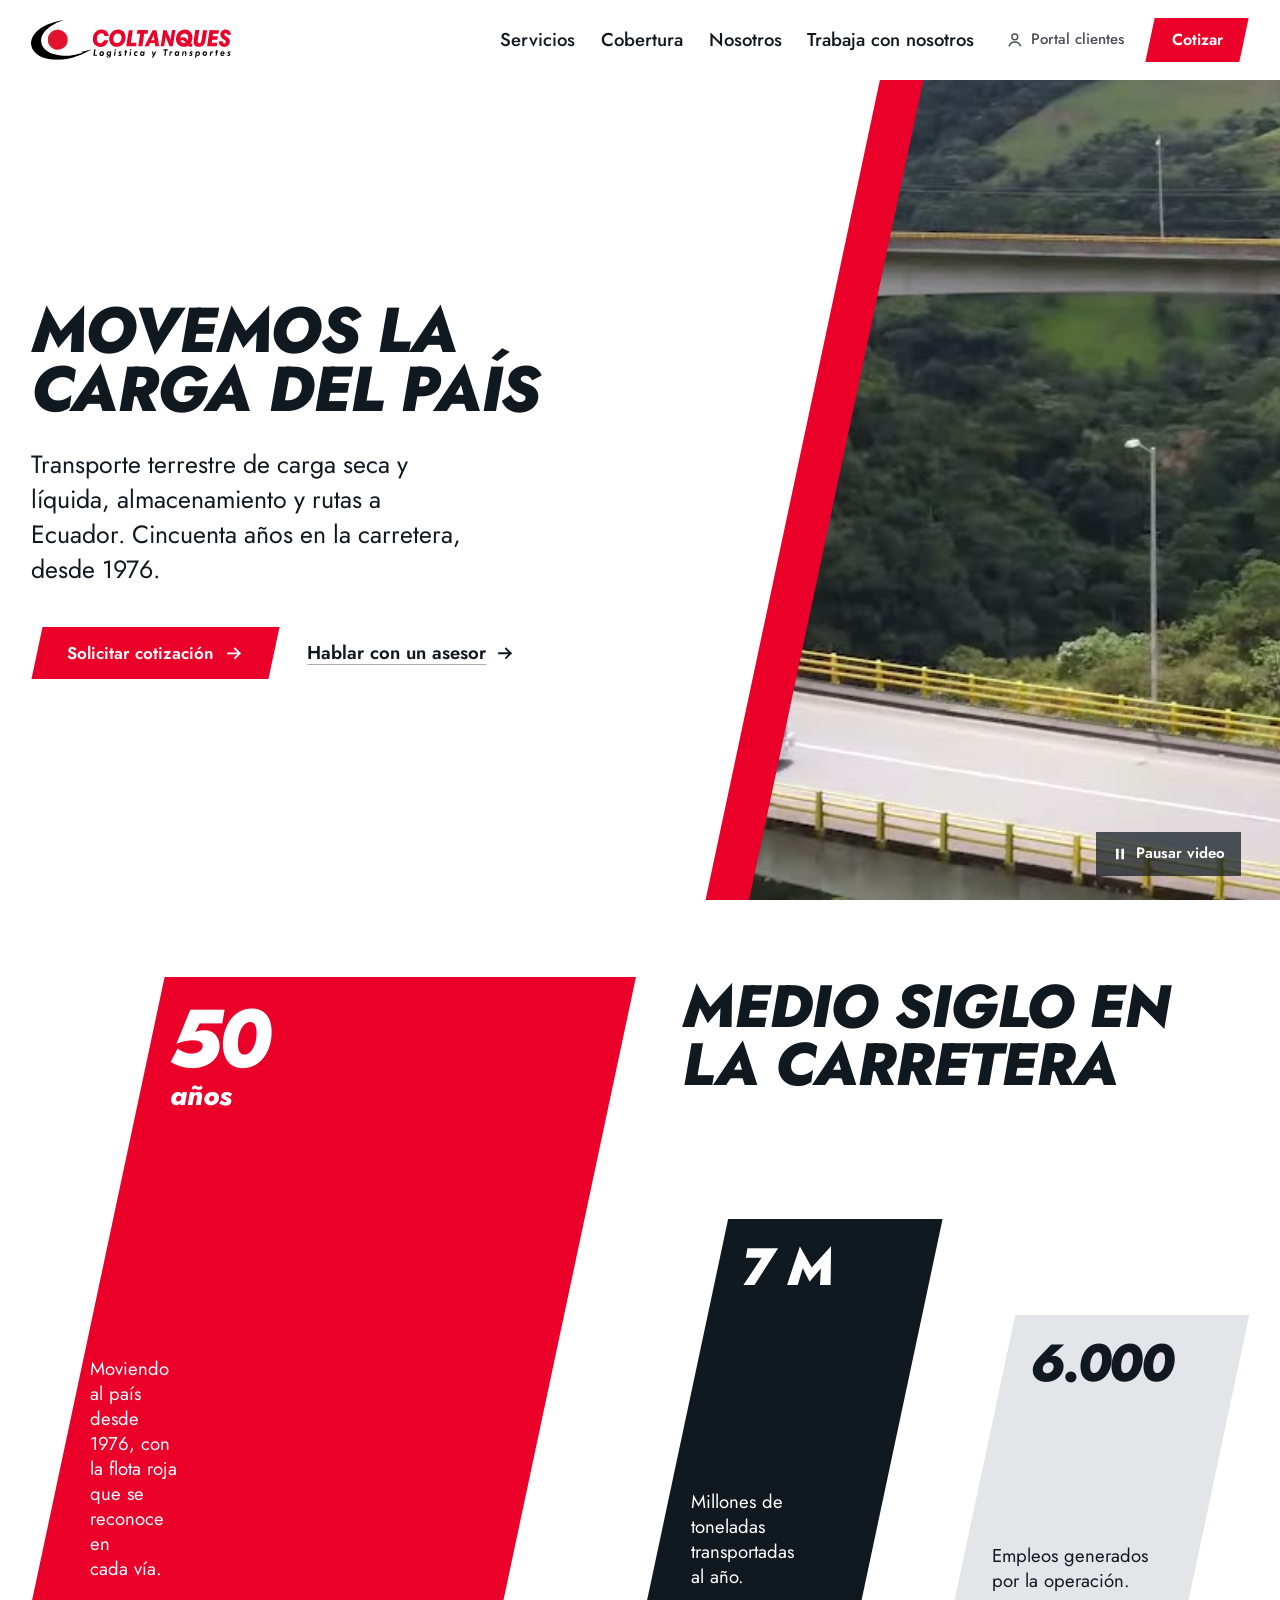
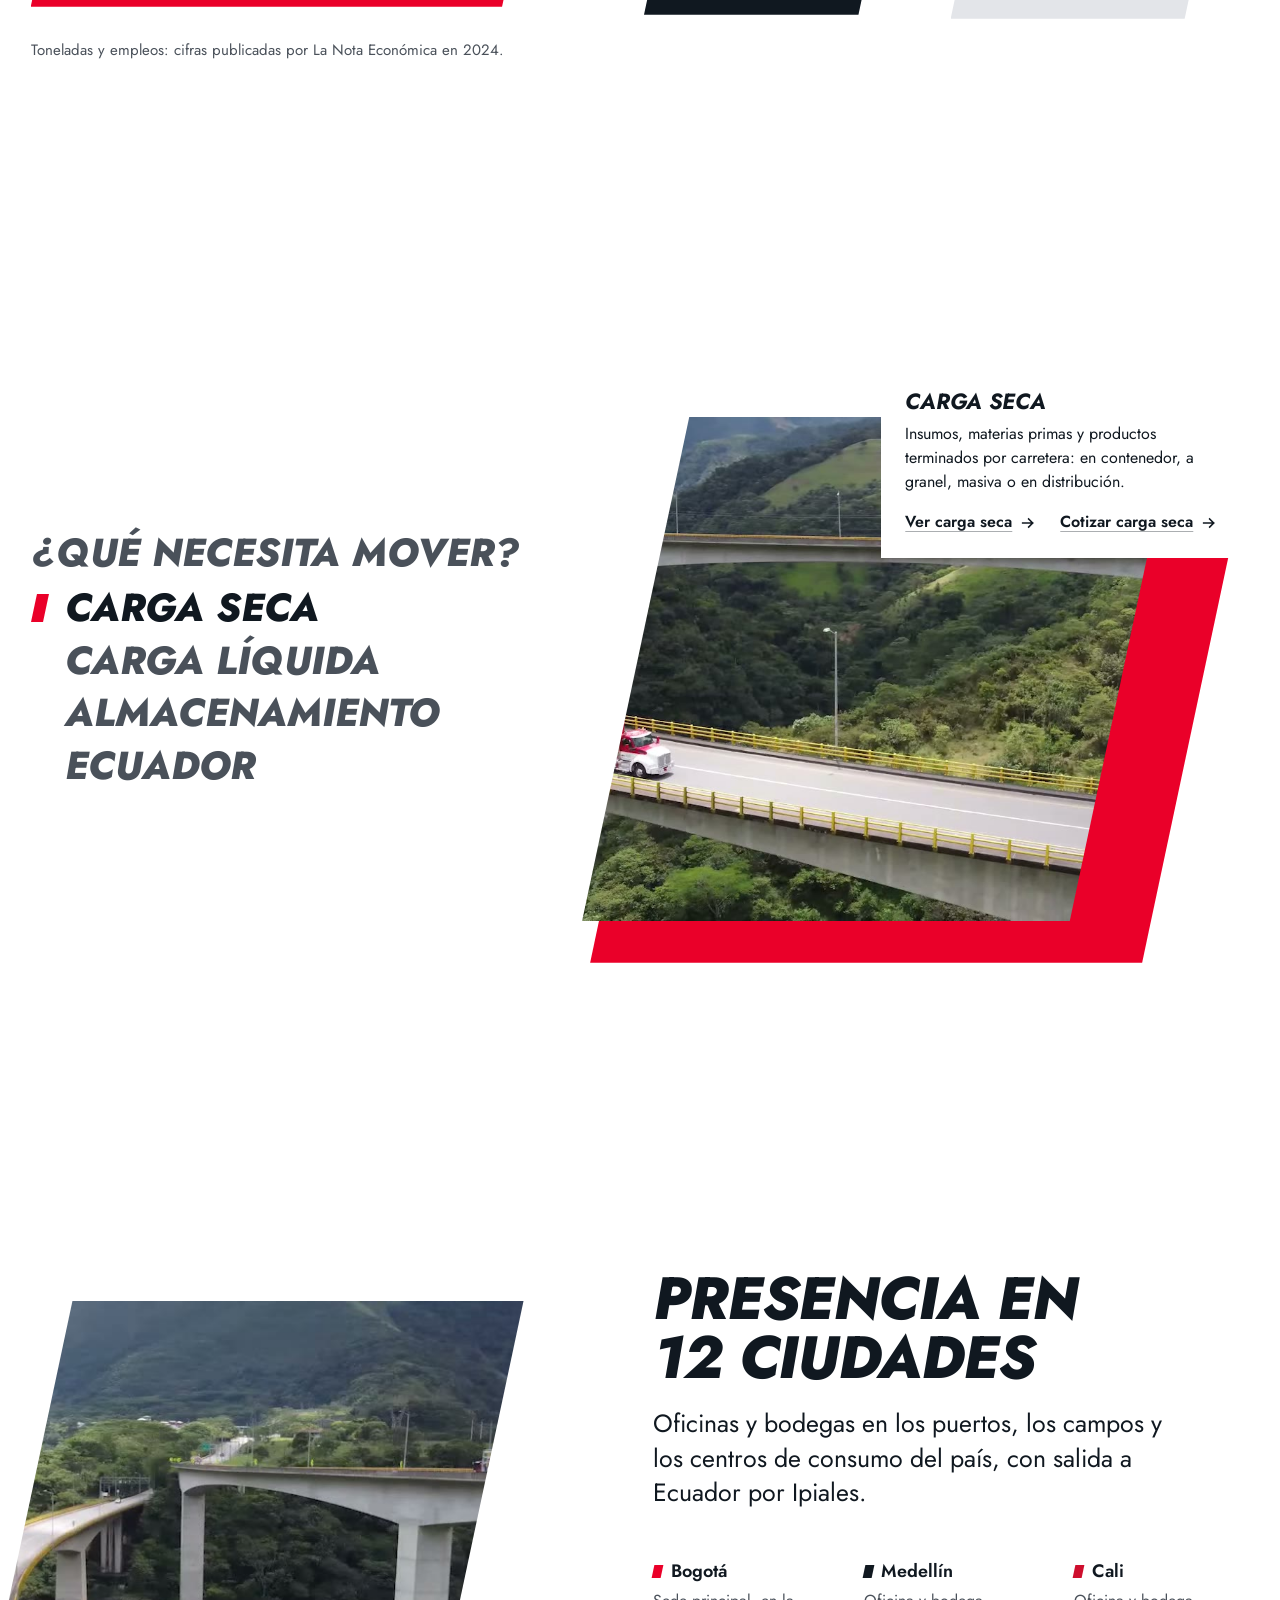
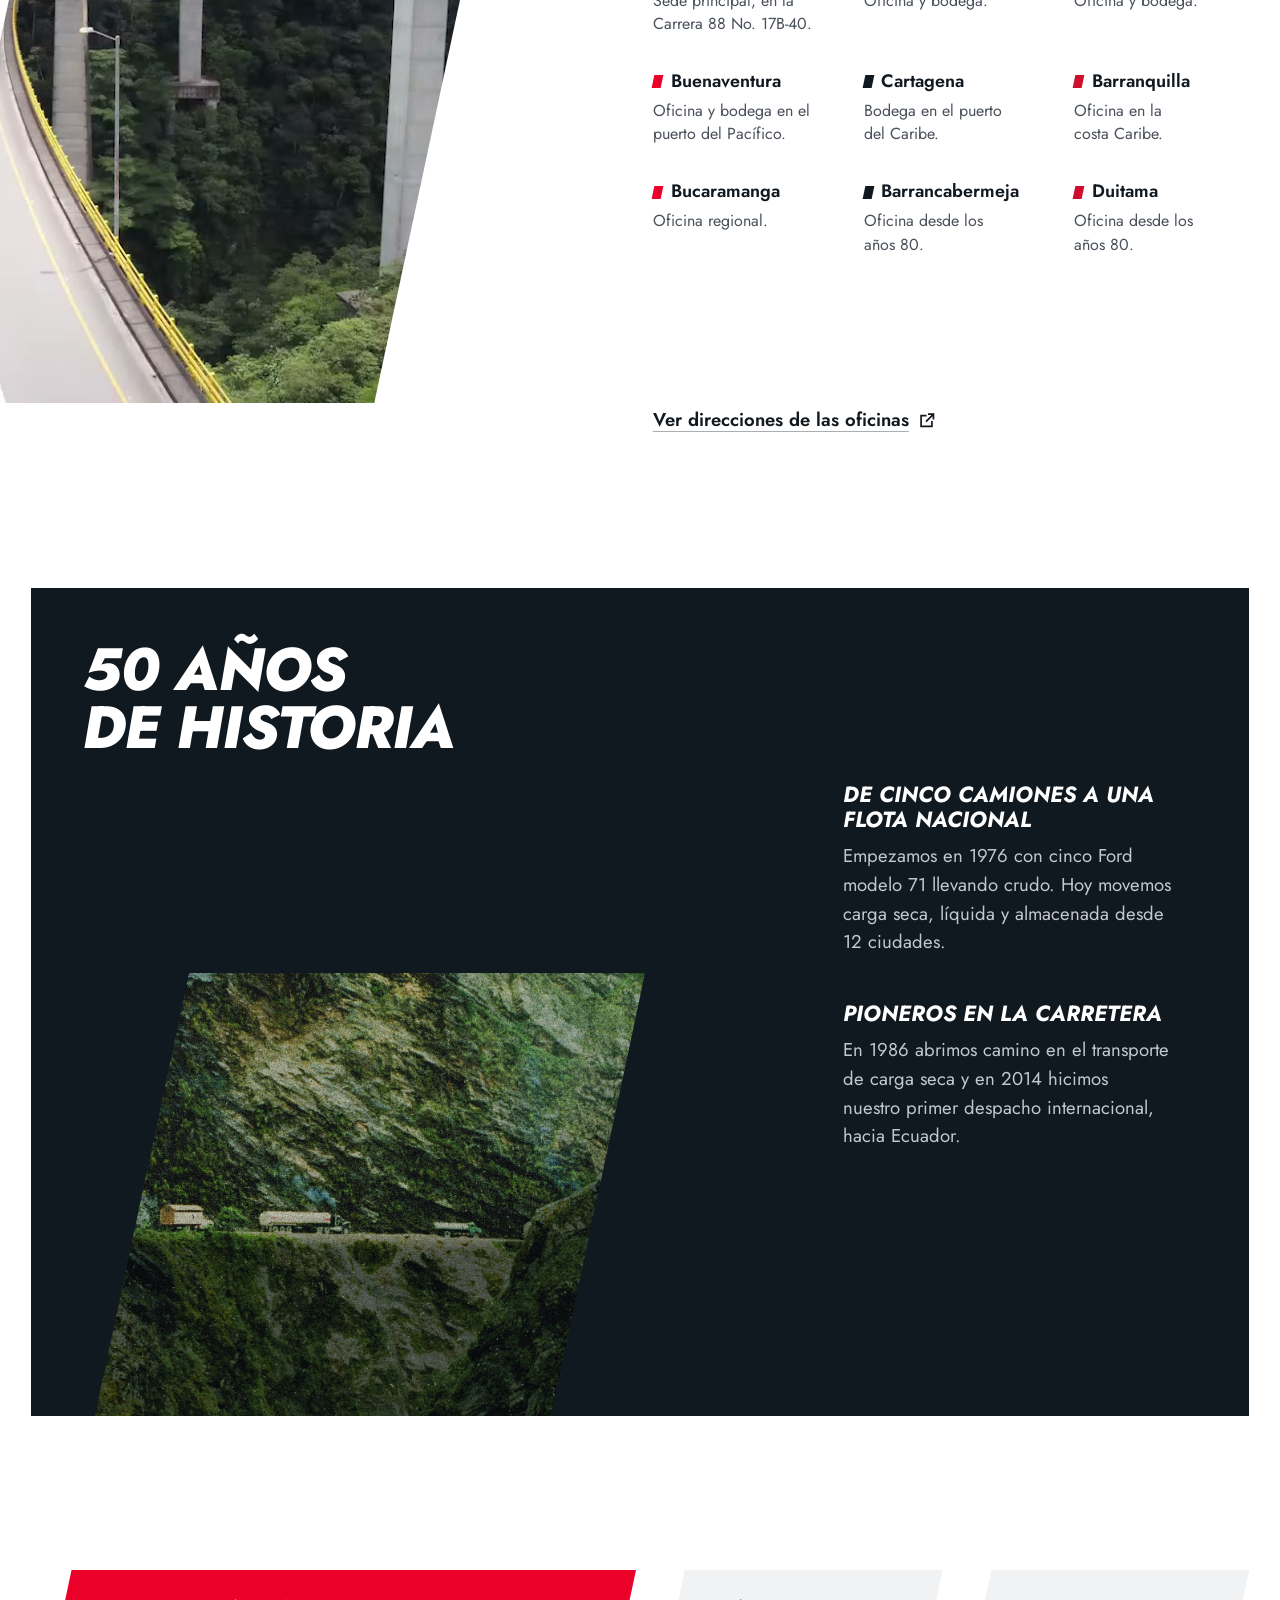
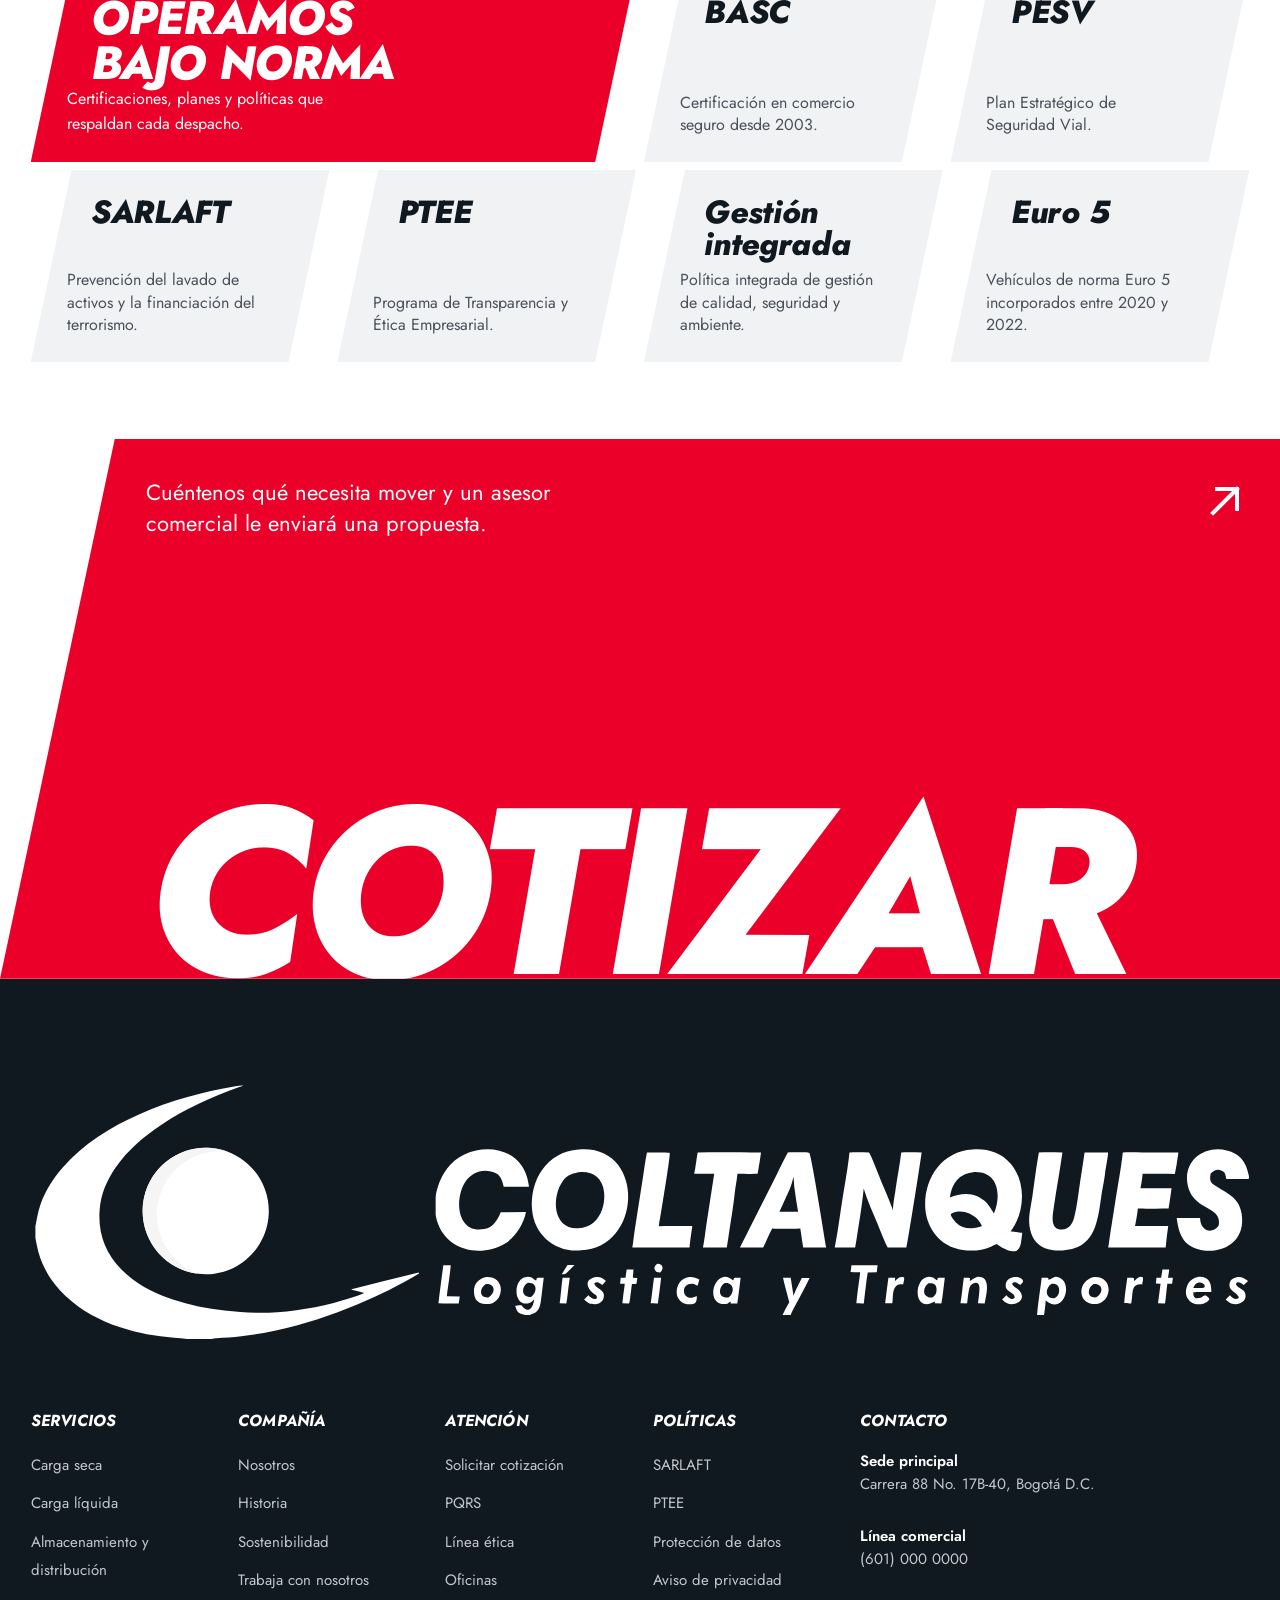
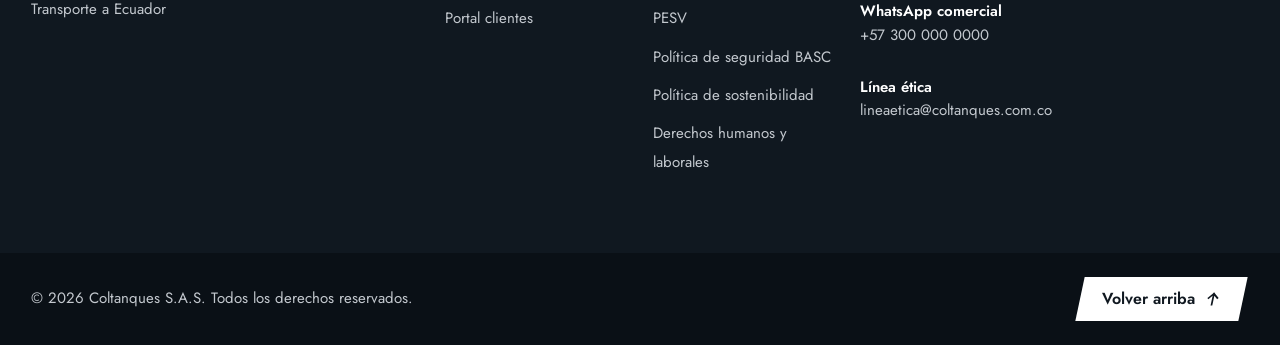
==== prototipo/index.html @ babe72f0 "Agrega diagnóstico y prototipo navegable del sitio Coltanques - docs/01-diagnostico.md: hallazgos de" ====
<!doctype html>
<html lang="es-CO">
<head>
<meta charset="utf-8">
<meta name="viewport" content="width=device-width, initial-scale=1">
<title>Coltanques | Transporte de carga por carretera en Colombia desde 1976</title>
<meta name="description" content="Transporte terrestre de carga seca y líquida, almacenamiento y distribución, y rutas a Ecuador. 50 años moviendo al país. Solicite su cotización.">
<meta name="theme-color" content="#ea0029">
<meta property="og:type" content="website">
<meta property="og:site_name" content="Coltanques">
<meta property="og:title" content="Coltanques | Transporte de carga por carretera en Colombia desde 1976">
<meta property="og:description" content="Transporte terrestre de carga seca y líquida, almacenamiento y distribución, y rutas a Ecuador. 50 años moviendo al país. Solicite su cotización.">
<meta property="og:image" content="assets/img/viaducto-poster.jpg">
<meta property="og:locale" content="es_CO">
<link rel="icon" type="image/svg+xml" href="assets/logo/favicon.svg">
<link rel="preconnect" href="https://fonts.googleapis.com">
<link rel="preconnect" href="https://fonts.gstatic.com" crossorigin>
<link rel="stylesheet" href="https://fonts.googleapis.com/css2?family=Jost:ital,wght@0,400..800;1,400..800&display=swap">
<script>document.documentElement.classList.add("js")</script>
<link rel="stylesheet" href="assets/css/site.css">
<script type="application/ld+json">{"@context":"https://schema.org","@type":"Organization","name":"Coltanques S.A.S.","alternateName":"Colombiana de Tanques","foundingDate":"1976","url":"https://www.coltanques.com.co/","logo":"assets/logo/coltanques-horizontal.svg","address":{"@type":"PostalAddress","streetAddress":"Carrera 88 No. 17B-40","addressLocality":"Bogotá","addressCountry":"CO"}}</script>
</head>
<body>
<a class="skip" href="#contenido">Saltar al contenido</a>
<header class="site-header" data-header>
  <div class="frame header-row">
    <a class="brand" href="index.html" aria-label="Coltanques, ir al inicio"><img src="assets/logo/coltanques-horizontal.svg" width="200" height="40" alt="Coltanques Logística y Transportes"></a>
    <nav class="nav" aria-label="Principal">
      <ul>
        <li><a href="servicios.html">Servicios</a></li>
        <li><a href="index.html#cobertura">Cobertura</a></li>
        <li><a href="nosotros.html">Nosotros</a></li>
        <li><a href="nosotros.html#trabaja">Trabaja con nosotros</a></li>
      </ul>
    </nav>
    <div class="header-actions">
      <a class="nav-portal" href="https://www.coltanques.com.co/"><svg viewBox="0 0 24 24" fill="none" stroke="currentColor" stroke-width="2" aria-hidden="true"><circle cx="12" cy="8" r="4"/><path d="M4 21c1.2-4 4.2-6 8-6s6.8 2 8 6"/></svg>Portal clientes</a>
      <a class="btn btn--sm" href="cotizar.html"><span>Cotizar</span></a>
      <button class="menu-toggle" type="button" aria-expanded="false" aria-controls="menu" data-menu-toggle><span class="bars" aria-hidden="true"></span><span data-label>Menú</span></button>
    </div>
  </div>
</header>
<div class="menu" id="menu" hidden>
  <ul class="menu-main">
    <li style="--i:0"><a href="index.html"><span class="tick" aria-hidden="true"></span>Inicio</a></li>
    <li style="--i:1"><a href="servicios.html"><span class="tick" aria-hidden="true"></span>Servicios</a></li>
    <li style="--i:2"><a href="index.html#cobertura"><span class="tick" aria-hidden="true"></span>Cobertura</a></li>
    <li style="--i:3"><a href="nosotros.html"><span class="tick" aria-hidden="true"></span>Nosotros</a></li>
    <li style="--i:4"><a href="nosotros.html#trabaja"><span class="tick" aria-hidden="true"></span>Trabaja con nosotros</a></li>
  </ul>
  <ul class="menu-sub">
    <li><a href="carga-seca.html">Carga seca</a></li>
    <li><a href="carga-liquida.html">Carga líquida</a></li>
    <li><a href="almacenamiento.html">Almacenamiento y distribución</a></li>
    <li><a href="transporte-ecuador.html">Transporte a Ecuador</a></li>
    <li><a href="https://www.coltanques.com.co/">Portal clientes</a></li>
  </ul>
  <a class="btn" href="cotizar.html"><span>Solicitar cotización</span><svg viewBox="0 0 24 24" fill="none" stroke="currentColor" stroke-width="2.4" stroke-linecap="square" aria-hidden="true"><path d="M4 12h15M13 6l6 6-6 6"/></svg></a>
</div>
<main id="contenido">

<section class="hero" aria-labelledby="hero-title">
  <div class="hero__shape slant-left">
    <div class="hero__media slant-left">
      <video data-hero-video autoplay muted loop playsinline preload="metadata" poster="assets/img/viaducto-poster.jpg" aria-label="Convoy de tractocamiones rojos de Coltanques cruzando un viaducto entre montañas">
        <source src="assets/video/viaducto.mp4" type="video/mp4">
      </video>
    </div>
  </div>
  <button class="video-toggle" type="button" data-video-toggle><svg viewBox="0 0 24 24" fill="currentColor" aria-hidden="true" data-icon-pause><path d="M6 4h4v16H6zM14 4h4v16h-4z"/></svg><svg viewBox="0 0 24 24" fill="currentColor" aria-hidden="true" data-icon-play style="display:none"><path d="M7 4.5v15l12-7.5z"/></svg><span data-label>Pausar video</span></button>
  <div class="frame hero__content">
    <div class="hero__text">
      <h1 class="display" id="hero-title" data-rise style="--i:0">Movemos la carga del país</h1>
      <p class="hero__lead" data-rise style="--i:1">Transporte terrestre de carga seca y líquida, almacenamiento y rutas a Ecuador. Cincuenta años en la carretera, desde 1976.</p>
      <div class="actions" data-rise style="--i:2">
        <a class="btn" href="cotizar.html"><span>Solicitar cotización</span><svg viewBox="0 0 24 24" fill="none" stroke="currentColor" stroke-width="2.4" stroke-linecap="square" aria-hidden="true"><path d="M4 12h15M13 6l6 6-6 6"/></svg></a>
        <a class="link-arrow" href="cotizar.html#canales">Hablar con un asesor<svg viewBox="0 0 24 24" fill="none" stroke="currentColor" stroke-width="2.4" stroke-linecap="square" aria-hidden="true"><path d="M4 12h15M13 6l6 6-6 6"/></svg></a>
      </div>
    </div>
  </div>
</section>

<section class="section frame figures" aria-labelledby="fig-title">
  <div class="figures__board">
    <h2 class="head figures__title" id="fig-title" data-reveal>Medio siglo en la carretera</h2>
    <div class="tile tile--a slant slant-pad" data-reveal>
      <p class="tile__fig nums">50<small>años</small></p>
      <p class="tile__cap">Moviendo al país desde 1976, con la flota roja que se reconoce en cada vía.</p>
    </div>
    <div class="tile tile--b slant slant-pad" data-reveal style="--i:1">
      <p class="tile__fig nums">7 M</p>
      <p class="tile__cap">Millones de toneladas transportadas al año.</p>
    </div>
    <div class="tile tile--c slant slant-pad" data-reveal style="--i:2">
      <p class="tile__fig nums">6.000</p>
      <p class="tile__cap">Empleos generados por la operación.</p>
    </div>
  </div>
  <p class="figures__source">Toneladas y empleos: cifras publicadas por La Nota Económica en 2024.</p>
</section>

<section class="section frame" aria-labelledby="choose-title">
  <div class="chooser" data-chooser data-tone="red">
    <div class="chooser__stage">
      <div class="chooser__block slant" aria-hidden="true"></div>
      <div class="chooser__photo slant">
        <img data-photo="carga-seca" class="is-on" src="assets/img/viaducto-poster.jpg" alt="Tractocamión de Coltanques con carga seca cruzando un viaducto entre montañas" style="object-position:40% 55%" width="1280" height="720" loading="lazy">
        <img data-photo="carga-liquida" class="" src="assets/img/flota-tripulacion.jpg" alt="Dos conductores de Coltanques junto a sus carrotanques, en duotono rojo" style="object-position:50% 60%" width="1280" height="720" loading="lazy">
        <img data-photo="almacenamiento" class="" src="assets/img/bodega.webp" alt="Operario en un montacargas entre estanterías de una bodega de Coltanques" style="object-position:50% 50%" width="1280" height="720" loading="lazy">
        <img data-photo="transporte-ecuador" class="" src="assets/img/viaducto-curva.jpg" alt="Tractocamiones de Coltanques en un viaducto curvo rodeado de montañas" style="object-position:60% 50%" width="1280" height="720" loading="lazy">
      </div>
      <div class="chooser__fact" data-fact-box aria-live="polite">
        <h3 data-fact="title">Carga seca</h3>
        <p data-fact="text">Insumos, materias primas y productos terminados por carretera: en contenedor, a granel, masiva o en distribución.</p>
        <div class="actions">
          <a class="link-arrow" data-fact="more" href="carga-seca.html"><span>Ver carga seca</span><svg viewBox="0 0 24 24" fill="none" stroke="currentColor" stroke-width="2.4" stroke-linecap="square" aria-hidden="true"><path d="M4 12h15M13 6l6 6-6 6"/></svg></a>
          <a class="link-arrow" data-fact="quote" href="cotizar.html?servicio=carga-seca"><span>Cotizar carga seca</span><svg viewBox="0 0 24 24" fill="none" stroke="currentColor" stroke-width="2.4" stroke-linecap="square" aria-hidden="true"><path d="M4 12h15M13 6l6 6-6 6"/></svg></a>
        </div>
      </div>
    </div>
    <div class="chooser__list">
      <h2 id="choose-title">¿Qué necesita mover?</h2>
      <ul>
        <li><button class="chooser__opt" type="button" data-choose="carga-seca" aria-pressed="true"><span class="tick" aria-hidden="true"></span>Carga seca</button></li>
        <li><button class="chooser__opt" type="button" data-choose="carga-liquida" aria-pressed="false"><span class="tick" aria-hidden="true"></span>Carga líquida</button></li>
        <li><button class="chooser__opt" type="button" data-choose="almacenamiento" aria-pressed="false"><span class="tick" aria-hidden="true"></span>Almacenamiento</button></li>
        <li><button class="chooser__opt" type="button" data-choose="transporte-ecuador" aria-pressed="false"><span class="tick" aria-hidden="true"></span>Ecuador</button></li>
      </ul>
    </div>
  </div>
  <script type="application/json" id="chooser-data">{"carga-seca":{"title":"Carga seca","short":"carga seca","text":"Insumos, materias primas y productos terminados por carretera: en contenedor, a granel, masiva o en distribución.","href":"carga-seca.html","tone":"red"},"carga-liquida":{"title":"Carga líquida","short":"carga líquida","text":"Crudo, combustibles y líquidos industriales en carrotanque, desde el campo o la planta hasta su destino.","href":"carga-liquida.html","tone":"ink"},"almacenamiento":{"title":"Almacenamiento y distribución","short":"almacenamiento","text":"Recibimos, descargamos, clasificamos y almacenamos su mercancía en nuestras bodegas, y la despachamos cuando la necesite.","href":"almacenamiento.html","tone":"deep"},"transporte-ecuador":{"title":"Transporte a Ecuador","short":"transporte a Ecuador","text":"Carga por carretera entre Colombia y Ecuador, con oficina en Ipiales junto al paso de Rumichaca.","href":"transporte-ecuador.html","tone":"tone"}}</script>
</section>

<section class="section" id="cobertura" aria-labelledby="cov-title">
  <div class="frame coverage">
    <div class="coverage__photo slant" data-wipe>
      <img src="assets/img/viaducto-curva.jpg" width="1280" height="720" alt="Tractocamiones de Coltanques en un viaducto curvo entre montañas" loading="lazy">
    </div>
    <div class="coverage__body">
      <h2 class="head" id="cov-title" data-reveal>Presencia en 12 ciudades</h2>
      <p class="lead" data-reveal style="--i:1">Oficinas y bodegas en los puertos, los campos y los centros de consumo del país, con salida a Ecuador por Ipiales.</p>
      <ul class="points">
        <li class="point" data-reveal style="--i:0"><h3><span class="tick" aria-hidden="true"></span>Bogotá</h3><p>Sede principal, en la Carrera 88 No. 17B-40.</p></li>
        <li class="point" data-reveal style="--i:1"><h3><span class="tick" aria-hidden="true"></span>Medellín</h3><p>Oficina y bodega.</p></li>
        <li class="point" data-reveal style="--i:2"><h3><span class="tick" aria-hidden="true"></span>Cali</h3><p>Oficina y bodega.</p></li>
        <li class="point" data-reveal style="--i:0"><h3><span class="tick" aria-hidden="true"></span>Buenaventura</h3><p>Oficina y bodega en el puerto del Pacífico.</p></li>
        <li class="point" data-reveal style="--i:1"><h3><span class="tick" aria-hidden="true"></span>Cartagena</h3><p>Bodega en el puerto del Caribe.</p></li>
        <li class="point" data-reveal style="--i:2"><h3><span class="tick" aria-hidden="true"></span>Barranquilla</h3><p>Oficina en la costa Caribe.</p></li>
        <li class="point" data-reveal style="--i:0"><h3><span class="tick" aria-hidden="true"></span>Bucaramanga</h3><p>Oficina regional.</p></li>
        <li class="point" data-reveal style="--i:1"><h3><span class="tick" aria-hidden="true"></span>Barrancabermeja</h3><p>Oficina desde los años 80.</p></li>
        <li class="point" data-reveal style="--i:2"><h3><span class="tick" aria-hidden="true"></span>Duitama</h3><p>Oficina desde los años 80.</p></li>
        <li class="point" data-reveal style="--i:0"><h3><span class="tick" aria-hidden="true"></span>Pereira</h3><p>Bodega en el Eje Cafetero.</p></li>
        <li class="point" data-reveal style="--i:1"><h3><span class="tick" aria-hidden="true"></span>Manizales</h3><p>Oficina regional.</p></li>
        <li class="point" data-reveal style="--i:2"><h3><span class="tick" aria-hidden="true"></span>Ipiales</h3><p>Oficina junto al paso de frontera con Ecuador.</p></li>
      </ul>
      <p class="coverage__more"><a class="link-arrow" href="https://www.coltanques.com.co/offices">Ver direcciones de las oficinas<svg viewBox="0 0 24 24" fill="none" stroke="currentColor" stroke-width="2.2" stroke-linecap="square" aria-hidden="true"><path d="M14 4h6v6M20 4l-9 9M18 14v6H4V6h6"/></svg></a></p>
    </div>
  </div>
</section>

<section class="section panel-wrap" aria-labelledby="about-title">
  <div class="panel">
    <h2 class="head panel__title" id="about-title" data-reveal>50 años de historia</h2>
    <figure class="panel__photo slant" data-wipe>
      <img src="assets/img/via-montana.jpg" width="1624" height="1257" alt="Caravana de carrotanques de Coltanques en una vía de montaña" loading="lazy">
    </figure>
    <div class="panel__text">
      <div data-reveal><h3>De cinco camiones a una flota nacional</h3><p>Empezamos en 1976 con cinco Ford modelo 71 llevando crudo. Hoy movemos carga seca, líquida y almacenada desde 12 ciudades.</p></div>
      <div data-reveal style="--i:1"><h3>Pioneros en la carretera</h3><p>En 1986 abrimos camino en el transporte de carga seca y en 2014 hicimos nuestro primer despacho internacional, hacia Ecuador.</p></div>
      <a class="btn" href="nosotros.html#historia" data-reveal style="--i:2"><span>Conozca nuestra historia</span><svg viewBox="0 0 24 24" fill="none" stroke="currentColor" stroke-width="2.4" stroke-linecap="square" aria-hidden="true"><path d="M4 12h15M13 6l6 6-6 6"/></svg></a>
    </div>
  </div>
</section>

<section class="section frame" aria-labelledby="norm-title">
  <div class="board">
    <div class="board__tile board__lead slant slant-pad" data-reveal>
      <h2 class="head" id="norm-title">Operamos bajo norma</h2>
      <p>Certificaciones, planes y políticas que respaldan cada despacho.</p>
    </div>
    <a class="board__tile slant slant-pad" href="https://www.coltanques.com.co/policiessecuritybasc" data-reveal style="--i:1"><b>BASC</b><span>Certificación en comercio seguro desde 2003.</span></a>
    <a class="board__tile slant slant-pad" href="https://www.coltanques.com.co/policiespesv" data-reveal style="--i:2"><b>PESV</b><span>Plan Estratégico de Seguridad Vial.</span></a>
    <a class="board__tile slant slant-pad" href="https://www.coltanques.com.co/policiessarlaft" data-reveal style="--i:3"><b>SARLAFT</b><span>Prevención del lavado de activos y la financiación del terrorismo.</span></a>
    <a class="board__tile slant slant-pad" href="https://www.coltanques.com.co/policiesptee" data-reveal style="--i:4"><b>PTEE</b><span>Programa de Transparencia y Ética Empresarial.</span></a>
    <a class="board__tile slant slant-pad" href="https://www.coltanques.com.co/policiesmanagement" data-reveal style="--i:1"><b>Gestión integrada</b><span>Política integrada de gestión de calidad, seguridad y ambiente.</span></a>
    <div class="board__tile slant slant-pad" data-reveal style="--i:2"><b>Euro 5</b><span>Vehículos de norma Euro 5 incorporados entre 2020 y 2022.</span></div>
  </div>
</section>

</main>
<a class="cta-band slant-left" href="cotizar.html" aria-label="Solicitar cotización: cuéntenos qué necesita mover">
  <span class="cta-band__inner">
    <span class="cta-band__top"><p>Cuéntenos qué necesita mover y un asesor comercial le enviará una propuesta.</p><svg viewBox="0 0 48 48" fill="none" stroke="currentColor" stroke-width="4" stroke-linecap="square" aria-hidden="true" class="cta-band__arrow"><path d="M12 36 36 12M16 12h20v20"/></svg></span>
    <span class="cta-band__word" aria-hidden="true">Cotizar</span>
  </span>
</a>
<footer class="site-footer">
  <div class="frame">
    <a class="footer-mark" href="index.html" aria-label="Coltanques, ir al inicio"><img src="assets/logo/coltanques-horizontal-negativo.svg" width="688" height="149" alt="Coltanques Logística y Transportes" loading="lazy"></a>
    <div class="footer-cols">
      <div class="footer-col">
        <h2>Servicios</h2>
        <ul><li><a href="carga-seca.html">Carga seca</a></li><li><a href="carga-liquida.html">Carga líquida</a></li><li><a href="almacenamiento.html">Almacenamiento y distribución</a></li><li><a href="transporte-ecuador.html">Transporte a Ecuador</a></li></ul>
      </div>
      <div class="footer-col">
        <h2>Compañía</h2>
        <ul>
          <li><a href="nosotros.html">Nosotros</a></li>
          <li><a href="nosotros.html#historia">Historia</a></li>
          <li><a href="nosotros.html#sostenibilidad">Sostenibilidad</a></li>
          <li><a href="nosotros.html#trabaja">Trabaja con nosotros</a></li>
        </ul>
      </div>
      <div class="footer-col">
        <h2>Atención</h2>
        <ul>
          <li><a href="cotizar.html">Solicitar cotización</a></li>
          <li><a href="https://www.coltanques.com.co/pqrs-page">PQRS</a></li>
          <li><a href="https://www.coltanques.com.co/ethics-line">Línea ética</a></li>
          <li><a href="https://www.coltanques.com.co/offices">Oficinas</a></li>
          <li><a href="https://www.coltanques.com.co/">Portal clientes</a></li>
        </ul>
      </div>
      <div class="footer-col">
        <h2>Políticas</h2>
        <ul><li><a href="https://www.coltanques.com.co/policiessarlaft">SARLAFT</a></li><li><a href="https://www.coltanques.com.co/policiesptee">PTEE</a></li><li><a href="https://www.coltanques.com.co/privacepolicy">Protección de datos</a></li><li><a href="https://www.coltanques.com.co/privacynotice">Aviso de privacidad</a></li><li><a href="https://www.coltanques.com.co/policiespesv">PESV</a></li><li><a href="https://www.coltanques.com.co/policiessecuritybasc">Política de seguridad BASC</a></li><li><a href="https://www.coltanques.com.co/policiessustainability">Política de sostenibilidad</a></li><li><a href="https://www.coltanques.com.co/policieshumanrights">Derechos humanos y laborales</a></li></ul>
      </div>
      <div class="footer-col footer-col--contact">
        <h2>Contacto</h2>
        <address>
          <p><strong>Sede principal</strong>Carrera 88 No. 17B-40, Bogotá D.C.</p>
          <p><strong>Línea comercial</strong><a href="tel:+576010000000">(601) 000 0000</a></p>
          <p><strong>WhatsApp comercial</strong><a href="cotizar.html#canales">+57 300 000 0000</a></p>
          <p><strong>Línea ética</strong><a href="mailto:lineaetica@coltanques.com.co">lineaetica@coltanques.com.co</a></p>
        </address>
      </div>
    </div>
  </div>
  <div class="footer-base">
    <div class="frame footer-base__row">
      <p>© <span data-year>2026</span> Coltanques S.A.S. Todos los derechos reservados.</p>
      <button class="btn btn--sm" type="button" data-top><span>Volver arriba</span><svg viewBox="0 0 24 24" fill="none" stroke="currentColor" stroke-width="2.4" stroke-linecap="square" aria-hidden="true"><path d="M4 12h15M13 6l6 6-6 6"/></svg></button>
    </div>
  </div>
</footer>
<script src="assets/js/site.js" defer></script>
</body>
</html>
---- prototipo/assets/css/site.css ----
/* Coltanques — prototipo del sitio público
   Motivo único: la inclinación de 12° del logotipo y los cortes diagonales del manual de marca.
   Se usa en fotos, botones, viñetas, mosaicos y bandas. Esquinas rectas en todo lo demás. */

/* ---------- tokens ---------- */
:root {
  --paper: #ffffff;
  --tone: #f1f2f4;
  --tone-2: #e3e5e9;
  --ink: #101820;            /* Pantone Black 6C */
  --muted: #4a515a;
  --red: #ea0029;            /* Pantone 185C */
  --red-deep: #ce0e2d;       /* Pantone 186C */
  --on-dark: #ffffff;
  --on-dark-muted: #c3c8ce;
  --on-red-muted: #ffffff;

  --font: "Jost", "Futura", "Century Gothic", "Avenir Next", sans-serif;

  --step-small: 0.9375rem;                                   /* 15px */
  --step-body: clamp(1.0625rem, 1rem + 0.2vw, 1.1875rem);    /* 17–19px */
  --step-lead: clamp(1.25rem, 1.08rem + 0.6vw, 1.625rem);    /* 20–26px */
  --step-head: clamp(2.125rem, 1.25rem + 3.1vw, 4.25rem);    /* 34–68px */
  --step-display: clamp(2.625rem, 1rem + 4.6vw, 5.75rem);    /* 42–92px */

  --tan: 0.2126;             /* tan(12°): el ángulo del logotipo */
  --margin: clamp(1rem, 2.4vw, 2.5rem);
  --gutter: clamp(1rem, 2vw, 2rem);
  --section: clamp(6rem, 12vw, 12rem);
  --header-h: 5rem;

  --ease-out: cubic-bezier(0.22, 1, 0.36, 1);
  --ease-expo: cubic-bezier(0.16, 1, 0.3, 1);
  --ease-in-out: cubic-bezier(0.76, 0, 0.24, 1);
  --ease-soft: cubic-bezier(0.33, 1, 0.68, 1);
}

/* ---------- reset ---------- */
*, *::before, *::after { box-sizing: border-box; }
html { -webkit-text-size-adjust: 100%; text-size-adjust: 100%; scroll-padding-top: calc(var(--header-h) + 1rem); }
body {
  margin: 0; background: var(--paper); color: var(--ink);
  font-family: var(--font); font-size: var(--step-body); font-weight: 400; line-height: 1.55;
  -webkit-font-smoothing: antialiased; text-rendering: optimizeLegibility; font-kerning: normal;
}
h1, h2, h3, h4, p, figure, blockquote, ul, ol, dl, dd { margin: 0; }
ul, ol { padding: 0; list-style: none; }
img, video, svg { display: block; max-width: 100%; }
img, video { height: auto; }
button, input, select, textarea { font: inherit; color: inherit; }
button { background: none; border: 0; padding: 0; cursor: pointer; }
a { color: inherit; }
p { max-width: 64ch; text-wrap: pretty; }
p + p { margin-top: 0.85em; }
strong { font-weight: 600; }

::selection { background: var(--red); color: var(--paper); }
:focus-visible { outline: 3px solid var(--red); outline-offset: 3px; }
.on-red :focus-visible, .field-red :focus-visible { outline-color: var(--paper); }
html { scrollbar-color: var(--ink) var(--tone); }
input, textarea { caret-color: var(--red); }

.skip { position: absolute; left: var(--margin); top: -4rem; z-index: 100; padding: 0.75rem 1.25rem; background: var(--ink); color: var(--paper); text-decoration: none; font-weight: 600; }
.skip:focus { top: 0.75rem; }
.sr-only { position: absolute; width: 1px; height: 1px; overflow: hidden; clip-path: inset(50%); white-space: nowrap; }

/* ---------- type ---------- */
.display, .head, .h3 { font-weight: 800; font-style: italic; text-transform: uppercase; text-wrap: balance; }
.display { font-size: var(--step-display); line-height: 0.94; letter-spacing: -0.02em; }
.head { font-size: var(--step-head); line-height: 0.98; letter-spacing: -0.018em; }
.h3 { font-size: var(--step-lead); line-height: 1.1; letter-spacing: -0.005em; }
.lead { font-size: var(--step-lead); line-height: 1.38; max-width: 36ch; font-weight: 400; }
.small { font-size: var(--step-small); line-height: 1.5; }
.muted { color: var(--muted); }
.nums { font-variant-numeric: tabular-nums lining-nums; }

/* ---------- frame ---------- */
.frame { width: 100%; max-width: 1760px; margin-inline: auto; padding-inline: var(--margin); }
.grid { display: grid; grid-template-columns: repeat(12, minmax(0, 1fr)); column-gap: var(--gutter); }
.section { padding-block: calc(var(--section) / 2); }
.field-red { background: var(--red); color: var(--paper); }
.field-ink { background: var(--ink); color: var(--on-dark); }
.field-tone { background: var(--tone); }

/* ---------- motif ---------- */
/* paralelogramo inclinado: --h es la altura de la caja, el corte sale de tan(12°) */
.slant { --cut: calc(var(--h, 100%) * var(--tan)); clip-path: polygon(var(--cut) 0, 100% 0, calc(100% - var(--cut)) 100%, 0 100%); }
.slant-left { --cut: calc(var(--h, 100%) * var(--tan)); clip-path: polygon(var(--cut) 0, 100% 0, 100% 100%, 0 100%); }
.slant-pad { padding: clamp(1.25rem, 2vw, 1.75rem); }
.slant-pad > :first-child { padding-left: calc(var(--cut) * 0.85); padding-right: calc(var(--cut) * 0.15); }
.slant-pad > :last-child { padding-right: calc(var(--cut) * 0.85); padding-left: calc(var(--cut) * 0.25); }
.slant-pad > :not(:first-child):not(:last-child) { padding-inline: calc(var(--cut) * 0.45); }
.tick { display: inline-block; flex: none; width: 0.5em; height: 0.72em; background: currentColor; transform: skewX(-12deg); vertical-align: -0.04em; }

/* ---------- buttons ---------- */
.btn {
  --btn-bg: var(--red); --btn-bg-hover: var(--red-deep); --btn-fg: var(--paper);
  display: inline-flex; align-items: center; justify-content: center; gap: 0.6em;
  min-height: 3.25rem; padding: 0 1.9rem; margin-inline: 0.35rem;
  background: var(--btn-bg); color: var(--btn-fg); font-weight: 600; font-size: 1.0625rem; line-height: 1.1; text-decoration: none; white-space: nowrap;
  transform: skewX(-12deg);
  transition: transform 140ms var(--ease-out), background-color 180ms ease;
}
.btn > * { transform: skewX(12deg); }
.btn:active { transform: skewX(-12deg) scale(0.97); }
.btn:focus-visible { outline: 3px solid var(--ink); outline-offset: 3px; }
.field-red .btn:focus-visible, .field-ink .btn:focus-visible, .site-footer .btn:focus-visible, .panel .btn:focus-visible { outline-color: var(--paper); }
.btn svg { width: 1.1em; height: 1.1em; transition: transform 220ms var(--ease-out); }
.btn--ink { --btn-bg: var(--ink); --btn-bg-hover: #2a333d; }
.btn--paper { --btn-bg: var(--paper); --btn-bg-hover: var(--tone); --btn-fg: var(--ink); }
.btn--sm { min-height: 2.75rem; padding: 0 1.35rem; font-size: 1rem; }
@media (hover: hover) and (pointer: fine) {
  .btn:hover { background: var(--btn-bg-hover); }
  .btn:hover svg { transform: skewX(12deg) translateX(3px); }
}

.link-arrow { display: inline-flex; align-items: center; gap: 0.5em; font-weight: 600; text-decoration: underline; text-decoration-thickness: 0.08em; text-underline-offset: 0.25em; text-decoration-color: color-mix(in srgb, currentColor 35%, transparent); transition: text-decoration-color 180ms ease; }
.link-arrow svg { width: 1em; height: 1em; transition: transform 220ms var(--ease-out); }
@media (hover: hover) and (pointer: fine) {
  .link-arrow:hover { text-decoration-color: currentColor; }
  .link-arrow:hover svg { transform: translateX(3px); }
}
.actions { display: flex; flex-wrap: wrap; align-items: center; gap: 1rem 1.75rem; }

/* ---------- header ---------- */
.site-header { position: sticky; top: 0; z-index: 50; background: var(--paper); transition: box-shadow 240ms ease; }
.site-header.is-compact { box-shadow: 0 6px 24px -12px rgb(16 24 32 / 0.28); } /* taste-skill-ignore: barra fija que flota sobre el contenido */
.header-row { display: flex; align-items: center; gap: 2rem; height: var(--header-h); transition: height 240ms var(--ease-out); }
.site-header.is-compact .header-row { height: 4rem; }
.brand { flex: none; display: block; padding-block: 0.25rem; }
.brand img { width: 200px; height: auto; transition: width 240ms var(--ease-out); }
.site-header.is-compact .brand img { width: 172px; }
.nav { margin-left: auto; }
.nav ul { display: flex; gap: clamp(1.25rem, 2vw, 2.25rem); }
.nav a { position: relative; display: block; padding-block: 0.5rem; font-weight: 500; text-decoration: none; }
.nav a::after { content: ""; position: absolute; left: 0; right: 0; bottom: 0.1rem; height: 3px; background: var(--red); transform: skewX(-12deg) scaleX(0); transform-origin: left; transition: transform 240ms var(--ease-out); }
.nav a[aria-current="page"]::after { transform: skewX(-12deg) scaleX(1); }
@media (hover: hover) and (pointer: fine) { .nav a:hover::after { transform: skewX(-12deg) scaleX(1); } }
.header-actions { display: flex; align-items: center; gap: 1.25rem; }
.nav-portal { font-weight: 500; font-size: var(--step-small); text-decoration: none; color: var(--muted); display: inline-flex; gap: 0.45rem; align-items: center; }
.nav-portal svg { width: 1.1rem; height: 1.1rem; }
@media (hover: hover) and (pointer: fine) { .nav-portal:hover { color: var(--ink); } }
.menu-toggle { display: none; align-items: center; gap: 0.6rem; min-height: 2.75rem; padding: 0 0.25rem; font-weight: 600; }
.menu-toggle .bars { position: relative; width: 1.5rem; height: 0.875rem; }
.menu-toggle .bars::before, .menu-toggle .bars::after { content: ""; position: absolute; left: 0; right: 0; height: 3px; background: currentColor; transform: skewX(-12deg); transition: transform 240ms var(--ease-out), top 240ms var(--ease-out); }
.menu-toggle .bars::before { top: 0; }
.menu-toggle .bars::after { top: calc(100% - 3px); }
.menu-toggle[aria-expanded="true"] .bars::before { top: calc(50% - 1.5px); transform: rotate(45deg); }
.menu-toggle[aria-expanded="true"] .bars::after { top: calc(50% - 1.5px); transform: rotate(-45deg); }

.menu { position: fixed; inset: var(--header-h) 0 0 0; z-index: 49; background: var(--ink); color: var(--on-dark); overflow-y: auto; padding: 2rem var(--margin) 3rem; display: flex; flex-direction: column; gap: 2.5rem; }
.menu[hidden] { display: none; }
.menu ul { display: grid; gap: 0.25rem; }
.menu a { text-decoration: none; }
.menu .menu-main a { display: flex; align-items: center; gap: 0.6em; font-size: clamp(2rem, 9vw, 3rem); font-weight: 800; font-style: italic; text-transform: uppercase; line-height: 1.15; }
.menu .menu-main a .tick { color: var(--red); width: 0.32em; }
.menu .menu-sub { display: grid; gap: 0.9rem; color: var(--on-dark-muted); }
.menu .menu-sub a { font-size: 1.125rem; }
.menu .btn { align-self: flex-start; }
@media (prefers-reduced-motion: no-preference) {
  .menu:not([hidden]) { animation: menu-in 320ms var(--ease-out); }
  .menu:not([hidden]) .menu-main li { animation: rise-in 420ms var(--ease-out) both; animation-delay: calc(var(--i, 0) * 50ms + 60ms); }
}
@keyframes menu-in { from { clip-path: inset(0 0 100% 0); } to { clip-path: inset(0); } }
@keyframes rise-in { from { opacity: 0; transform: translateY(14px); } to { opacity: 1; transform: none; } }

@media (max-width: 68rem) {
  .nav, .nav-portal { display: none; }
  .header-actions { margin-left: auto; gap: 0.75rem; }
  .menu-toggle { display: inline-flex; }
  :root { --header-h: 4.25rem; }
  .brand img, .site-header.is-compact .brand img { width: 160px; }
  .site-header.is-compact .header-row { height: var(--header-h); }
}
@media (max-width: 26rem) { .header-actions .btn { display: none; } }

/* ---------- breadcrumb ---------- */
.crumbs { padding-top: clamp(1.5rem, 3vw, 2.5rem); }
.crumbs ol { display: flex; flex-wrap: wrap; gap: 0.35rem 0.75rem; font-size: var(--step-small); color: var(--muted); }
.crumbs li { display: inline-flex; align-items: center; gap: 0.75rem; }
.crumbs li + li::before { content: ""; width: 0.4em; height: 0.62em; background: var(--red); transform: skewX(-12deg); }
.crumbs a { text-decoration: underline; text-underline-offset: 0.2em; text-decoration-color: color-mix(in srgb, currentColor 40%, transparent); }
.crumbs [aria-current] { color: var(--ink); font-weight: 500; }

/* ---------- HOME · hero ---------- */
.hero { position: relative; overflow: hidden; min-height: max(36rem, calc(100svh - var(--header-h))); display: grid; align-items: center; }
.hero__shape { --h: 124svh; position: absolute; top: -12svh; height: 124svh; left: 52%; right: calc(var(--margin) * -1 - 8vw); background: var(--red); }
.hero__media { --h: 124svh; position: absolute; inset: 0 0 0 clamp(1.5rem, 3.4vw, 3.5rem); overflow: hidden; }
.hero__media video, .hero__media img { position: absolute; inset: 0; width: 100%; height: 100%; object-fit: cover; object-position: 30% 50%; }
.hero__content { position: relative; z-index: 2; padding-block: clamp(3rem, 8vh, 6rem); }
.hero__text { max-width: min(40rem, 44vw); }
.hero h1 { font-size: clamp(2.625rem, 1rem + 3.7vw, 5.25rem); }
.hero h1 .red { color: var(--red); }
.hero__lead { margin-top: clamp(1.5rem, 3vh, 2.25rem); font-size: var(--step-lead); line-height: 1.4; max-width: 30ch; }
.hero .actions { margin-top: clamp(2rem, 4.5vh, 3rem); }
.hero .actions .btn { margin-left: 0.4rem; }
.video-toggle { position: absolute; z-index: 3; right: calc(var(--margin) + 0.5rem); bottom: 1.5rem; display: inline-flex; align-items: center; gap: 0.5rem; min-height: 2.75rem; padding: 0 1rem; color: var(--paper); font-size: var(--step-small); font-weight: 600; background: rgb(16 24 32 / 0.72); }
.video-toggle svg { width: 1rem; height: 1rem; }
@media (hover: hover) and (pointer: fine) { .video-toggle:hover { background: var(--ink); } }
.hero__caption { position: absolute; z-index: 3; left: calc(52% + 2.6svh + clamp(1.5rem, 3.4vw, 3.5rem) + 1rem); bottom: 1.5rem; margin: 0; color: var(--paper); font-size: var(--step-small); font-weight: 500; padding: 0.35rem 0.75rem; background: rgb(16 24 32 / 0.72); }

@media (max-width: 56rem) {
  .hero { min-height: auto; align-items: start; }
  .hero__content { order: 1; padding-block: 2.25rem 0; }
  .hero__shape { order: 2; }
  .hero__text { max-width: none; }
  .hero h1 { font-size: clamp(2.375rem, 10.4vw, 3.75rem); }
  .hero__lead { max-width: 32ch; }
  .hero__shape { --h: 92vw; position: relative; top: auto; left: auto; right: auto; height: 92vw; max-height: 34rem; margin: 2.75rem calc(var(--margin) * -1) 0 var(--margin); width: auto; }
  .hero__shape.slant-left { --h: min(92vw, 34rem); }
  .hero__media { --h: min(92vw, 34rem); inset: 0 0 0 1.25rem; }
  .hero__caption { left: calc(var(--margin) + 2rem); bottom: 1rem; }
  .video-toggle { bottom: 1rem; right: 1rem; }
}

/* ---------- HOME · figures (stepped tiles) ---------- */
.figures { position: relative; }
.figures__board { position: relative; display: grid; grid-template-columns: repeat(12, minmax(0, 1fr)); column-gap: 8px; align-items: start; }
.figures__title { grid-column: 7 / 13; max-width: 14ch; grid-row: 1; align-self: start; padding-left: clamp(1rem, 3vw, 3rem); max-width: 16ch; }
.tile { position: relative; display: flex; flex-direction: column; justify-content: space-between; }
.tile__fig { font-size: clamp(3.5rem, 1.6rem + 4.4vw, 6.5rem); font-weight: 800; font-style: italic; line-height: 0.9; letter-spacing: -0.03em; }
.tile__fig small { display: block; margin-top: 0.4rem; font-size: clamp(1.125rem, 0.34em, 2rem); letter-spacing: -0.005em; }
.tile__cap { font-size: var(--step-body); line-height: 1.35; max-width: 22ch; }
.tile--a { --h: min(70svh, 40rem); grid-column: 1 / 7; grid-row: 1 / 3; height: var(--h); background: var(--red); color: var(--paper); }
.tile--b { --h: min(44svh, 25rem); grid-column: 7 / 10; grid-row: 2; height: var(--h); margin-top: 8px; background: var(--ink); color: var(--paper); }
.tile--c { --h: min(34svh, 19rem); grid-column: 10 / 13; grid-row: 2; height: var(--h); margin-top: min(12svh, 6.5rem); background: var(--tone-2); }
.tile--b .tile__fig, .tile--c .tile__fig { font-size: clamp(2.5rem, 1.2rem + 2.6vw, 4.25rem); }
.figures__board { grid-template-rows: min(26svh, 15rem) auto; }
.figures__source { margin-top: 1.25rem; color: var(--muted); font-size: var(--step-small); }
@media (max-width: 56rem) {
  .figures__board { grid-template-columns: 1fr 1fr; grid-template-rows: auto; column-gap: 6px; row-gap: 6px; }
  .figures__title { grid-column: 1 / -1; grid-row: auto; padding: 0 0 1.5rem; max-width: 18ch; }
  .tile--a { --h: 64vw; grid-column: 1 / -1; grid-row: auto; height: var(--h); }
  .tile--b { --h: 52vw; grid-column: 1; grid-row: auto; height: var(--h); margin-top: 0; }
  .tile--c { --h: 52vw; grid-column: 2; grid-row: auto; height: var(--h); margin-top: 2rem; }
  .tile--b .tile__fig, .tile--c .tile__fig { font-size: 9vw; }
  .tile__cap { font-size: 1rem; }
}

/* ---------- HOME · chooser (live thing) ---------- */
.chooser { position: relative; min-height: min(100svh, 62rem); display: grid; grid-template-columns: repeat(12, minmax(0, 1fr)); column-gap: var(--gutter); align-items: end; }
.chooser__stage { position: relative; grid-column: 5 / 13; grid-row: 1; align-self: center; height: min(66svh, 40rem); }
.chooser__block { --h: min(56svh, 34rem); position: absolute; right: 0; bottom: 0; width: 82%; height: var(--h); background: var(--red); transition: background-color 420ms ease; }
.chooser[data-tone="ink"] .chooser__block { background: var(--ink); }
.chooser[data-tone="deep"] .chooser__block { background: var(--red-deep); }
.chooser[data-tone="tone"] .chooser__block { background: var(--tone-2); }
.chooser__photo { --h: min(56svh, 34rem); position: absolute; right: 9%; bottom: 7%; width: 74%; height: var(--h); }
.chooser__photo img { position: absolute; inset: 0; width: 100%; height: 100%; object-fit: cover; opacity: 0; transition: opacity 420ms ease, transform 900ms var(--ease-soft); transform: scale(1.04); }
.chooser__photo img.is-on { opacity: 1; transform: none; }
.chooser__list { grid-column: 1 / 6; grid-row: 1; align-self: center; position: relative; z-index: 2; padding-bottom: 0.5rem; }
.chooser__list h2 { color: var(--muted); font-size: clamp(1.75rem, 1rem + 1.8vw, 2.75rem); line-height: 1.15; font-weight: 800; font-style: italic; text-transform: uppercase; margin-bottom: 0.4rem; }
.chooser__list ul { display: grid; }
.chooser__opt { display: flex; align-items: center; gap: 0.55em; width: 100%; padding-block: 0.1em; text-align: left; font-size: clamp(1.75rem, 1rem + 1.8vw, 2.75rem); line-height: 1.15; font-weight: 800; font-style: italic; text-transform: uppercase; color: var(--muted); transition: color 180ms ease; }
.chooser__opt .tick { width: 0.32em; color: var(--red); transform: skewX(-12deg) scaleY(0); transform-origin: bottom; transition: transform 260ms var(--ease-out); }
.chooser__opt[aria-pressed="true"] { color: var(--ink); }
.chooser__opt[aria-pressed="true"] .tick { transform: skewX(-12deg) scaleY(1); }
@media (hover: hover) and (pointer: fine) { .chooser__opt:hover { color: var(--ink); } }
.chooser__fact { position: absolute; z-index: 2; right: 0; top: 0; width: min(23rem, 46%); background: var(--paper); padding: 1.25rem 1.5rem 1.4rem; }
.chooser__fact h3 { font-size: 1.375rem; font-weight: 700; font-style: italic; text-transform: uppercase; line-height: 1.1; }
.chooser__fact p { margin-top: 0.6rem; font-size: 1rem; line-height: 1.5; }
.chooser__fact .actions { margin-top: 1rem; gap: 0.75rem 1.5rem; font-size: 1rem; }
.chooser__fact [data-fact] { transition: opacity 220ms ease; }
.chooser__fact.is-swapping [data-fact] { opacity: 0; }
@media (max-width: 56rem) {
  .chooser { display: block; min-height: 0; }
  .chooser__stage { height: auto; aspect-ratio: auto; display: grid; }
  .chooser__block { --h: 70vw; position: relative; width: 100%; height: 70vw; grid-area: 1 / 1; }
  .chooser__photo { --h: 62vw; position: relative; grid-area: 1 / 1; right: auto; bottom: auto; width: 86%; height: 62vw; margin: 0 0 0 7%; align-self: center; }
  .chooser__fact { position: relative; width: auto; padding: 1.25rem 0 0; }
  .chooser__list { margin-top: 2rem; }
  .chooser__list ul { display: flex; flex-wrap: wrap; gap: 0.25rem 1.5rem; }
  .chooser__opt { font-size: 1.625rem; white-space: nowrap; width: auto; }
}

/* ---------- HOME · coverage (shaped photo + points) ---------- */
.coverage { display: grid; grid-template-columns: repeat(12, minmax(0, 1fr)); column-gap: var(--gutter); align-items: center; }
.coverage__photo { --h: min(78svh, 46rem); grid-column: 1 / 6; height: var(--h); margin-left: calc(var(--margin) * -1 - 6vw); position: relative; overflow: hidden; }
.coverage__photo img { width: 100%; height: 100%; object-fit: cover; object-position: 60% 50%; }
.coverage__body { grid-column: 7 / 13; }
.coverage__body .lead { margin-top: 1.25rem; }
.points { margin-top: clamp(2.5rem, 4vw, 3.5rem); display: grid; grid-template-columns: repeat(3, minmax(0, 1fr)); gap: 2.25rem 2.25rem; }
.point h3 { display: flex; align-items: center; gap: 0.55rem; font-size: 1.125rem; font-weight: 600; line-height: 1.2; }
.point p { margin-top: 0.4rem; font-size: 1rem; line-height: 1.45; color: var(--muted); }
.points > .point:nth-child(3n+1) .tick { color: var(--red); }
.points > .point:nth-child(3n+2) .tick { color: var(--ink); }
.points > .point:nth-child(3n) .tick { color: var(--red-deep); }
.coverage__more { margin-top: 2.5rem; }
@media (max-width: 64rem) { .points { grid-template-columns: repeat(2, minmax(0, 1fr)); } }
@media (max-width: 56rem) {
  .coverage { display: block; }
  .coverage__photo { --h: 60svh; height: 60svh; max-height: 26rem; width: 88vw; margin-left: calc(var(--margin) * -1); }
  .coverage__body { margin-top: 2.5rem; }
  .points { grid-template-columns: 1fr; gap: 1.5rem; }
  .point h3 { margin-left: -0.05rem; }
}

/* ---------- HOME · about panel ---------- */
.panel-wrap { padding-inline: var(--margin); }
.panel { position: relative; overflow: hidden; max-width: 1760px; margin-inline: auto; min-height: min(92svh, 54rem); background: var(--ink); color: var(--on-dark); display: grid; grid-template-columns: repeat(12, minmax(0, 1fr)); column-gap: var(--gutter); padding: clamp(2rem, 4vw, 3.5rem); }
.panel__title { grid-column: 1 / 8; grid-row: 1; max-width: 13ch; }
.panel__photo { --h: min(56svh, 32rem); grid-column: 1 / 8; grid-row: 2; align-self: end; height: var(--h); margin-bottom: calc(var(--h) * -0.12 - clamp(2rem, 4vw, 3.5rem)); margin-top: 2.5rem; width: min(44vw, 46rem); position: relative; overflow: hidden; }
.panel__photo img { width: 100%; height: 100%; object-fit: cover; }
.panel__text { grid-column: 9 / 13; grid-row: 1 / 3; align-self: center; display: grid; align-content: start; gap: 2.75rem; padding-top: clamp(0.5rem, 2vw, 1.5rem); }
.panel__text h3 { font-size: 1.375rem; font-weight: 700; font-style: italic; text-transform: uppercase; line-height: 1.15; }
.panel__text p { margin-top: 0.6rem; color: var(--on-dark-muted); }
.panel__text .btn { justify-self: start; }
@media (max-width: 56rem) {
  .panel-wrap { padding-inline: 0.625rem; }
  .panel { display: flex; flex-direction: column; min-height: 0; padding: 2rem 1.25rem 0; }
  .panel__photo { order: 3; }
  .panel__text { margin-top: 2rem; gap: 2rem; }
  .panel__photo { --h: 62vw; width: 86vw; height: 62vw; margin: 2.75rem auto calc(62vw * -0.25); }
}

/* ---------- HOME · norms board ---------- */
.board { display: grid; grid-template-columns: repeat(4, minmax(0, 1fr)); gap: 8px; }
.board__tile { --h: clamp(11rem, 15vw, 15rem); height: var(--h); display: flex; flex-direction: column; justify-content: space-between; background: var(--tone); text-decoration: none; transition: background-color 200ms ease; }
.board__tile b { font-size: clamp(1.625rem, 1.2rem + 1vw, 2.125rem); font-weight: 800; font-style: italic; line-height: 1; letter-spacing: -0.01em; }
.board__tile span { font-size: 1rem; line-height: 1.4; color: var(--muted); max-width: 26ch; }
a.board__tile:focus-visible { outline: 3px solid var(--red); outline-offset: 3px; background: var(--tone-2); }
@media (hover: hover) and (pointer: fine) { a.board__tile:hover { background: var(--tone-2); } }
.board__lead { grid-column: span 2; background: var(--red); color: var(--paper); }
.board__lead h2 { font-size: clamp(2rem, 1rem + 2.4vw, 3.25rem); }
.board__lead p { color: var(--on-red-muted); font-size: 1rem; max-width: 34ch; }
@media (max-width: 64rem) { .board { grid-template-columns: repeat(2, minmax(0, 1fr)); } .board__lead { grid-column: 1 / -1; } }
@media (max-width: 36rem) { .board { grid-template-columns: 1fr; } .board__tile { --h: 8.5rem; } .board__lead { --h: 11rem; } }

/* ---------- CTA band (one word is the button) ---------- */
.cta-band { --h: max(26rem, 60svh); display: block; position: relative; min-height: var(--h); padding: clamp(1.5rem, 3vw, 2.5rem) var(--margin) 0 calc(var(--h) * var(--tan) + var(--margin)); background: var(--red); color: var(--paper); text-decoration: none; overflow: hidden; }
.cta-band__inner { max-width: 1760px; margin-inline: auto; display: grid; grid-template-rows: auto 1fr; min-height: calc(var(--h) - clamp(1.5rem, 3vw, 2.5rem)); }
.cta-band__top { display: flex; justify-content: space-between; gap: 2rem; align-items: start; }
.cta-band__top p { font-size: clamp(1.125rem, 1rem + 0.5vw, 1.375rem); max-width: 34ch; line-height: 1.4; }
.cta-band__arrow { width: clamp(2rem, 4vw, 3rem); height: auto; flex: none; transition: transform 260ms var(--ease-out); }
.cta-band__word { align-self: end; display: block; font-size: min(18.5vw, 19rem); font-weight: 800; font-style: italic; text-transform: uppercase; line-height: 0.8; letter-spacing: -0.035em; margin-bottom: -0.035em; white-space: nowrap; }
.cta-band:focus-visible { outline: 4px solid var(--ink); outline-offset: -10px; }
.cta-band:hover, .cta-band:focus-visible { background: var(--ink); color: var(--paper); }
.cta-band:hover .cta-band__word, .cta-band:focus-visible .cta-band__word { color: var(--red); }
.cta-band:hover .cta-band__arrow { transform: translate(4px, -4px); }
@media (max-width: 56rem) {
  .cta-band { --h: 46svh; min-height: max(20rem, 46svh); }
  .cta-band__word { font-size: 18vw; }
}

/* ---------- footer ---------- */
.site-footer { background: var(--ink); color: var(--on-dark); padding-top: clamp(4rem, 8vw, 7rem); }
.footer-mark img { width: 100%; height: auto; }
.footer-cols { margin-top: clamp(3rem, 5vw, 4.5rem); display: grid; grid-template-columns: repeat(12, minmax(0, 1fr)); column-gap: var(--gutter); row-gap: 2.5rem; }
.footer-col { grid-column: span 2; }
.footer-col--contact { grid-column: 9 / 13; }
.footer-col h2 { font-size: 1rem; font-weight: 700; font-style: italic; text-transform: uppercase; letter-spacing: 0.01em; margin-bottom: 1rem; color: var(--paper); }
.footer-col ul { display: grid; gap: 0.6rem; }
.footer-col a { font-size: var(--step-small); color: var(--on-dark-muted); text-decoration: none; }
.footer-col a:hover, .footer-col a:focus-visible { color: var(--paper); text-decoration: underline; text-underline-offset: 0.2em; }
.footer-col address { font-style: normal; display: grid; gap: 1rem; font-size: var(--step-small); color: var(--on-dark-muted); }
.footer-col address strong { display: block; color: var(--paper); font-weight: 600; }
.footer-col address a { font-size: inherit; }
.footer-base { margin-top: clamp(3.5rem, 6vw, 5rem); padding-block: 1.5rem; background: #0a1016; }
.footer-base__row { display: flex; justify-content: space-between; align-items: center; gap: 1.5rem; }
.footer-base p { font-size: var(--step-small); color: var(--on-dark-muted); max-width: none; }
.footer-base .btn { --btn-bg: var(--paper); --btn-fg: var(--ink); --btn-bg-hover: var(--tone-2); }
.footer-base .btn svg { transform: rotate(-90deg); }
@media (max-width: 64rem) {
  .footer-col { grid-column: span 6; }
  .footer-col--contact { grid-column: 1 / -1; }
}
@media (max-width: 30rem) { .footer-base__row { flex-direction: column; align-items: flex-start; } }

/* ---------- page head (inner pages) ---------- */
.page-head { position: relative; overflow: hidden; }
.page-head__grid { display: grid; grid-template-columns: repeat(12, minmax(0, 1fr)); column-gap: var(--gutter); align-items: center; min-height: min(78svh, 46rem); padding-block: clamp(2rem, 5vw, 4rem) clamp(3rem, 6vw, 5rem); }
.page-head__text { grid-column: 1 / 7; position: relative; z-index: 2; }
.page-head .display { font-size: clamp(2.5rem, 1rem + 4.1vw, 4.75rem); }
.page-head__text .lead { margin-top: 1.5rem; max-width: 34ch; }
.page-head__text .actions { margin-top: 2.25rem; }
.page-head__media { --h: min(64svh, 38rem); grid-column: 7 / 13; height: var(--h); margin-right: calc(var(--margin) * -1 - 4vw); position: relative; }
.page-head__media img, .page-head__media video { position: absolute; inset: 0; width: 100%; height: 100%; object-fit: cover; }
.page-head__media .video-toggle { right: calc(var(--margin) + 4vw + 0.5rem); bottom: 1rem; }
.page-head__media .under { position: absolute; inset: 0; background: var(--red); }
.page-head__media .over { position: absolute; inset: 0 0 0 clamp(1rem, 2.2vw, 2rem); overflow: hidden; }
@media (max-width: 56rem) {
  .page-head__grid { display: block; min-height: 0; }
  .page-head__media { --h: 72vw; height: 72vw; margin: 2.5rem 0 0; }
  .page-head__media .video-toggle { right: 1rem; }
}

/* ---------- SERVICES hub ---------- */
.lines { display: grid; gap: clamp(5rem, 9vw, 8rem); }
.line { display: grid; grid-template-columns: repeat(12, minmax(0, 1fr)); column-gap: var(--gutter); align-items: center; }
.line__media { --h: clamp(20rem, 36vw, 34rem); grid-column: 1 / 7; height: var(--h); position: relative; overflow: hidden; background: var(--tone); }
.line__media img { width: 100%; height: 100%; object-fit: cover; transition: transform 900ms var(--ease-soft); }
.line__body { grid-column: 8 / 13; }
.line:nth-child(even) .line__media { grid-column: 7 / 13; grid-row: 1; }
.line:nth-child(even) .line__body { grid-column: 1 / 6; grid-row: 1; }
.line__title { font-size: clamp(2rem, 1rem + 2.4vw, 3.25rem); font-weight: 800; font-style: italic; text-transform: uppercase; line-height: 0.98; letter-spacing: -0.015em; text-wrap: balance; }
.line__body .lead { margin-top: 1rem; }
.line__body h4 { margin-top: 2rem; font-size: 1rem; font-weight: 700; font-style: italic; text-transform: uppercase; letter-spacing: 0.01em; }
.chips { margin-top: 0.85rem; display: flex; flex-wrap: wrap; gap: 0.5rem 1.4rem; }
.chips li { display: inline-flex; align-items: center; gap: 0.5rem; font-weight: 500; }
.chips .tick { color: var(--red); }
.line__body .actions { margin-top: 2.25rem; }
@media (hover: hover) and (pointer: fine) { .line:hover .line__media img { transform: scale(1.03); } }
@media (max-width: 56rem) {
  .line { display: block; }
  .line__media { --h: 64vw; height: 64vw; }
  .line__body { margin-top: 1.75rem; }
}

.industries { display: grid; grid-template-columns: repeat(12, minmax(0, 1fr)); column-gap: var(--gutter); row-gap: 3rem; }
.industries__head { grid-column: 1 / 6; }
.industries__head .lead { margin-top: 1.25rem; }
.industries__list { grid-column: 7 / 13; display: grid; gap: 8px; }
.industry { display: grid; grid-template-columns: minmax(0, 1.1fr) minmax(0, 1fr); gap: 1.5rem; padding: 1.6rem 1.5rem; align-items: baseline; background: var(--tone); }
.industry h3 { font-size: clamp(1.75rem, 1rem + 1.8vw, 2.75rem); font-weight: 800; font-style: italic; text-transform: uppercase; line-height: 1; }
.industry p { color: var(--muted); }
@media (max-width: 56rem) {
  .industries { display: block; }
  .industries__list { margin-top: 2rem; }
  .industry { grid-template-columns: 1fr; gap: 0.5rem; }
}

.steps { display: grid; grid-template-columns: repeat(4, minmax(0, 1fr)); gap: 8px; margin-top: clamp(2.5rem, 4vw, 3.5rem); counter-reset: none; }
.step { --h: clamp(15rem, 20vw, 18rem); height: var(--h); display: flex; flex-direction: column; justify-content: space-between; background: var(--tone); }
.step:nth-child(1) { background: var(--red); color: var(--paper); }
.step:nth-child(1) p { color: var(--on-red-muted); }
.step:nth-child(4) { background: var(--ink); color: var(--paper); }
.step:nth-child(4) p { color: var(--on-dark-muted); }
.step h3 { font-size: 1.5rem; font-weight: 800; font-style: italic; text-transform: uppercase; line-height: 1.05; }
.step p { font-size: 1rem; line-height: 1.45; color: var(--muted); }
@media (max-width: 64rem) { .steps { grid-template-columns: repeat(2, minmax(0, 1fr)); } }
@media (max-width: 30rem) { .steps { grid-template-columns: 1fr; } .step { --h: 11rem; } }

/* ---------- SERVICE template ---------- */
.goods { display: grid; grid-template-columns: repeat(12, minmax(0, 1fr)); column-gap: var(--gutter); row-gap: 2rem; align-items: start; }
.goods__head { grid-column: 1 / 5; }
.goods__list { grid-column: 6 / 13; display: flex; flex-wrap: wrap; gap: 0.35rem 1.1rem; font-size: clamp(1.5rem, 0.9rem + 1.6vw, 2.5rem); font-weight: 800; font-style: italic; text-transform: uppercase; line-height: 1.15; }
.goods__list li { display: inline-flex; align-items: center; gap: 1.1rem; }
.goods__list li + li::before { content: ""; width: 0.3em; height: 0.55em; background: var(--red); transform: skewX(-12deg); }
.goods__figure { margin-top: 2rem; max-width: 24rem; }
.goods__figure img { width: 100%; height: auto; }
.goods__figure figcaption { margin-top: 0.5rem; }
@media (max-width: 56rem) { .goods { display: block; } .goods__list { margin-top: 1.75rem; } }

.modes { display: grid; grid-template-columns: repeat(12, minmax(0, 1fr)); column-gap: var(--gutter); }
.modes__head { grid-column: 1 / 13; display: flex; justify-content: space-between; align-items: end; gap: 2rem; flex-wrap: wrap; }
.modes__head .lead { max-width: 40ch; }
.modes__list { grid-column: 1 / 13; margin-top: clamp(2.5rem, 4vw, 3.5rem); display: grid; grid-template-columns: repeat(2, minmax(0, 1fr)); gap: 8px; }
.mode { display: grid; grid-template-columns: auto 1fr; column-gap: 1rem; padding: 1.5rem; background: var(--tone); }
.mode .tick { color: var(--red); font-size: 1.5rem; margin-top: 0.15rem; }
.mode h3 { font-size: 1.5rem; font-weight: 800; font-style: italic; text-transform: uppercase; line-height: 1.1; }
.mode p { grid-column: 2; margin-top: 0.5rem; }
.mode p.when { color: var(--muted); font-size: 1rem; }
.mode:last-child:nth-child(odd) { grid-column: 1 / -1; }
@media (max-width: 56rem) { .modes__list { grid-template-columns: 1fr; } }

.assure { display: grid; grid-template-columns: repeat(12, minmax(0, 1fr)); column-gap: var(--gutter); align-items: stretch; }
.assure__photo { --h: 30rem; grid-column: 1 / 6; position: relative; min-height: 26rem; overflow: hidden; }
.assure__photo img { position: absolute; inset: 0; width: 100%; height: 100%; object-fit: cover; }
.assure__body { grid-column: 7 / 13; padding-block: clamp(1rem, 3vw, 2.5rem); }
.assure__list { margin-top: 2rem; display: grid; gap: 1.75rem; }
.assure__list li { display: grid; grid-template-columns: auto 1fr; gap: 0.25rem 1rem; }
.assure__list .tick { color: var(--red); font-size: 1.25rem; margin-top: 0.2rem; }
.assure__list b { font-size: 1.25rem; font-weight: 700; font-style: italic; text-transform: uppercase; line-height: 1.2; }
.assure__list p { grid-column: 2; color: var(--on-dark-muted); }
@media (max-width: 56rem) {
  .assure { display: block; }
  .assure__photo { min-height: 0; height: 64vw; --h: 64vw; }
  .assure__body { padding-top: 2.5rem; }
}

.faq { display: grid; grid-template-columns: repeat(12, minmax(0, 1fr)); column-gap: var(--gutter); }
.faq__head { grid-column: 1 / 5; }
.faq__list { grid-column: 6 / 13; }
.faq__list { display: grid; gap: 8px; align-content: start; }
.faq details { background: var(--tone); padding-inline: 1.5rem; transition: background-color 200ms ease; }
.faq details[open] { background: var(--tone-2); }
.faq summary { list-style: none; cursor: pointer; display: flex; justify-content: space-between; align-items: center; gap: 1.5rem; padding-block: 1.4rem; font-size: 1.25rem; font-weight: 600; line-height: 1.3; }
.faq summary::-webkit-details-marker { display: none; }
.faq summary .plus { position: relative; flex: none; width: 1.25rem; height: 1.25rem; }
.faq summary .plus::before, .faq summary .plus::after { content: ""; position: absolute; left: 0; right: 0; top: calc(50% - 1.5px); height: 3px; background: var(--red); transition: transform 240ms var(--ease-out); }
.faq summary .plus::after { transform: rotate(90deg); }
.faq details[open] summary .plus::after { transform: rotate(0deg); }
.faq details p { padding-bottom: 1.5rem; }
@media (max-width: 56rem) { .faq { display: block; } .faq__list { margin-top: 2rem; } }

.siblings { display: grid; grid-template-columns: repeat(12, minmax(0, 1fr)); column-gap: var(--gutter); align-items: start; }
.siblings h2 { grid-column: 1 / 6; }
.siblings ul { grid-column: 7 / 13; display: grid; gap: 0.5rem; }
.sibling { display: inline-flex; align-items: center; gap: 0.6em; text-decoration: none; font-size: clamp(1.75rem, 1rem + 2vw, 3rem); font-weight: 800; font-style: italic; text-transform: uppercase; line-height: 1.1; color: var(--ink); transition: color 180ms ease; }
.sibling .tick { color: var(--red); width: 0.3em; }
.sibling svg { width: 0.8em; height: 0.8em; flex: none; transition: transform 220ms var(--ease-out); }
@media (hover: hover) and (pointer: fine) { .sibling:hover { color: var(--red-deep); } .sibling:hover svg { transform: translateX(6px); } }
@media (max-width: 56rem) { .siblings { display: block; } .siblings ul { margin-top: 1.5rem; } }
.strip { grid-column: 1 / -1; display: grid; grid-template-columns: repeat(3, minmax(0, 1fr)); gap: 8px; margin-top: clamp(3rem, 5vw, 4.5rem); }
.strip figure { min-width: 0; }
.strip .frame-img { --h: clamp(12rem, 18vw, 17rem); height: var(--h); position: relative; overflow: hidden; background: var(--tone); }
.strip img { width: 100%; height: 100%; object-fit: cover; }
.strip figcaption { margin-top: 0.6rem; padding-left: 0.25rem; font-size: var(--step-small); color: var(--muted); }
@media (max-width: 56rem) { .strip { grid-template-columns: 1fr; gap: 1.25rem; } .strip .frame-img { --h: 58vw; } }

/* ---------- forms ---------- */
.quote { display: grid; grid-template-columns: repeat(12, minmax(0, 1fr)); column-gap: var(--gutter); row-gap: 3rem; align-items: start; }
.quote__form { grid-column: 1 / 8; }
.quote__aside { grid-column: 9 / 13; }
.form { display: grid; grid-template-columns: repeat(2, minmax(0, 1fr)); gap: 1.5rem 1.25rem; }
.form .full { grid-column: 1 / -1; }
.form label, .form legend { display: block; font-weight: 600; font-size: 1rem; margin-bottom: 0.5rem; }
.form .hint { display: block; font-weight: 400; color: var(--muted); font-size: var(--step-small); margin-top: -0.25rem; margin-bottom: 0.5rem; }
.input { width: 100%; min-height: 3.25rem; padding: 0.75rem 1rem; background: var(--tone); border: 0; border-bottom: 3px solid var(--tone-2); border-radius: 0; font-size: 1.0625rem; transition: border-color 180ms ease, background-color 180ms ease; }
textarea.input { min-height: 7.5rem; resize: vertical; line-height: 1.5; }
.input::placeholder { color: #5f6670; }
.input:focus { outline: 2px solid var(--ink); outline-offset: 0; background: var(--paper); border-bottom-color: var(--red); }
.input[aria-invalid="true"] { outline: 2px solid var(--red-deep); outline-offset: 0; border-bottom-color: var(--red-deep); background: #fff5f6; }
.error { display: none; margin-top: 0.45rem; color: var(--red-deep); font-weight: 500; font-size: var(--step-small); }
.error.is-on { display: block; }
.choice { border: 0; padding: 0; margin: 0; min-width: 0; }
.choice__opts { display: grid; grid-template-columns: repeat(2, minmax(0, 1fr)); gap: 8px; }
.choice__opts label { margin: 0; }
.choice input { position: absolute; opacity: 0; pointer-events: none; }
.choice span.opt { display: flex; align-items: center; gap: 0.75rem; min-height: 3.5rem; padding: 0.75rem 1rem; background: var(--tone); font-weight: 600; cursor: pointer; transition: background-color 180ms ease, color 180ms ease; }
.choice span.opt .tick { color: var(--red); transform: skewX(-12deg) scaleY(0.35); transition: transform 220ms var(--ease-out); }
.choice input:checked + span.opt { background: var(--ink); color: var(--paper); }
.choice input:checked + span.opt .tick { transform: skewX(-12deg) scaleY(1); }
.choice input:focus-visible + span.opt { outline: 3px solid var(--red); outline-offset: 2px; }
@media (hover: hover) and (pointer: fine) { .choice span.opt:hover { background: var(--tone-2); } .choice input:checked + span.opt:hover { background: var(--ink); } }
.check { display: grid !important; grid-template-columns: auto 1fr; gap: 0.75rem; align-items: start; font-weight: 400 !important; cursor: pointer; }
.check input { width: 1.375rem; height: 1.375rem; margin: 0.1rem 0 0; accent-color: var(--red); }
.form-foot { display: flex; flex-wrap: wrap; align-items: center; gap: 1rem 1.5rem; }
.form-note { color: var(--muted); font-size: var(--step-small); }
.form-done { display: none; padding: clamp(1.75rem, 3vw, 2.5rem); background: var(--ink); color: var(--paper); }
.form-done.is-on { display: block; }
.form-done h3 { font-size: var(--step-lead); font-weight: 800; font-style: italic; text-transform: uppercase; }
.form-done p { margin-top: 0.75rem; color: var(--on-dark-muted); }
.btn[aria-busy="true"] { pointer-events: none; }
.btn[aria-busy="true"] { background: var(--muted); }
@media (max-width: 56rem) {
  .quote { display: block; }
  .quote__aside { margin-top: 3.5rem; }
  .form, .choice__opts { grid-template-columns: 1fr; }
}

.channels { display: grid; gap: 8px; }
.channel { --h: 6.5rem; height: var(--h); display: grid; align-content: center; padding: 0.9rem calc(var(--cut) * 0.5 + 1rem) 0.9rem calc(var(--cut) + 1rem); background: var(--tone); text-decoration: none; transition: background-color 200ms ease; }
.channel b { font-size: 1.25rem; font-weight: 700; line-height: 1.2; }
.channel span { color: var(--muted); font-size: var(--step-small); }
.channel--red { background: var(--red); color: var(--paper); }
.channel--red span { color: var(--on-red-muted); }
@media (hover: hover) and (pointer: fine) { a.channel:hover { background: var(--tone-2); } a.channel--red:hover { background: var(--red-deep); } }
.next-steps { margin-top: 3rem; }
.next-steps h2 { font-size: 1.375rem; font-weight: 800; font-style: italic; text-transform: uppercase; }
.next-steps ol { margin-top: 1rem; display: grid; gap: 1rem; }
.next-steps li { display: grid; grid-template-columns: auto 1fr; gap: 0.85rem; }
.next-steps .tick { color: var(--red); margin-top: 0.35rem; }

/* inline form block at the foot of service pages */
.closer { display: grid; grid-template-columns: repeat(12, minmax(0, 1fr)); column-gap: var(--gutter); row-gap: 2rem; }
.closer__head { grid-column: 1 / 6; }
.closer__head .lead { margin-top: 1.25rem; color: var(--on-dark-muted); }
.closer__head .actions { margin-top: 2rem; }
.closer__form { grid-column: 7 / 13; }
.field-ink .input { background: #1d2731; color: var(--paper); border-bottom-color: #2c3742; }
.field-ink .input::placeholder { color: #9aa1a9; }
.field-ink .input:focus { background: #24303b; outline-color: var(--paper); border-bottom-color: var(--red); }
.field-ink .form-note, .field-ink .hint { color: var(--on-dark-muted); }
.field-ink .error { color: #ff8a9a; }
.field-ink .input[aria-invalid="true"] { outline-color: #ff8a9a; border-bottom-color: #ff8a9a; background: #2a1d23; }
.field-ink .form-done { background: var(--red); }
.field-ink .form-done p { color: var(--on-red-muted); }
@media (max-width: 56rem) { .closer { display: block; } .closer__form { margin-top: 2.5rem; } }

/* ---------- ABOUT ---------- */
.about-head .page-head__media .fade { position: absolute; inset: 0; }
.about-head .page-head__media .fade img { opacity: 0; transition: opacity 1600ms ease; }
.about-head .page-head__media .fade img.is-on { opacity: 1; }
.about-head .page-head__media figcaption { position: absolute; z-index: 2; right: calc(var(--margin) + 4vw + 0.5rem); bottom: 1rem; color: var(--paper); background: rgb(16 24 32 / 0.74); font-size: var(--step-small); font-weight: 500; padding: 0.35rem 0.75rem; }

.statement { display: grid; grid-template-columns: repeat(12, minmax(0, 1fr)); column-gap: var(--gutter); align-items: start; row-gap: 2rem; }
.statement__photo { --h: clamp(22rem, 34vw, 32rem); grid-column: 1 / 6; height: var(--h); position: relative; overflow: hidden; }
.statement__photo img { width: 100%; height: 100%; object-fit: cover; }
.statement__body { grid-column: 7 / 13; }
.statement__body blockquote { font-size: clamp(1.375rem, 1.1rem + 0.7vw, 1.75rem); line-height: 1.32; font-weight: 500; max-width: 38ch; }
.statement__body blockquote + p { margin-top: 2rem; }
@media (max-width: 56rem) { .statement { display: block; } .statement__photo { --h: 70vw; height: 70vw; } .statement__body { margin-top: 2.25rem; } }

.timeline__head { display: flex; justify-content: space-between; align-items: end; gap: 2rem; flex-wrap: wrap; }
.timeline__tabs { margin-top: clamp(2rem, 4vw, 3rem); display: grid; grid-template-columns: repeat(6, minmax(0, 1fr)); gap: 6px; }
.timeline__tab { --h: 4.5rem; height: var(--h); padding: 0 calc(var(--cut) * 0.5 + 0.5rem) 0 calc(var(--cut) + 0.5rem); background: var(--tone); font-weight: 800; font-style: italic; font-size: clamp(1rem, 0.75rem + 0.8vw, 1.5rem); line-height: 1; text-align: left; white-space: nowrap; transition: background-color 200ms ease, color 200ms ease; }
.timeline__tab[aria-selected="true"] { background: var(--red); color: var(--paper); }
.timeline__tab:focus-visible { outline: none; background: var(--ink); color: var(--paper); }
@media (hover: hover) and (pointer: fine) { .timeline__tab:hover:not([aria-selected="true"]) { background: var(--tone-2); } }
.timeline__panel { margin-top: clamp(2rem, 4vw, 3rem); display: grid; grid-template-columns: repeat(12, minmax(0, 1fr)); column-gap: var(--gutter); row-gap: 2.5rem; }
.timeline__panel[hidden] { display: none; }
.timeline__text { grid-column: 1 / 6; }
.timeline__text h3 { font-size: clamp(2.5rem, 1.4rem + 3vw, 4.5rem); font-weight: 800; font-style: italic; line-height: 0.95; letter-spacing: -0.02em; }
.timeline__text > p { margin-top: 1.25rem; }
.milestones { margin-top: 1.75rem; display: grid; gap: 1.1rem; }
.milestones li { display: grid; grid-template-columns: 4.25rem 1fr; gap: 1rem; }
.milestones b { font-weight: 800; font-style: italic; color: var(--red-deep); font-variant-numeric: tabular-nums; }
.timeline__photos { grid-column: 7 / 13; display: grid; grid-template-columns: repeat(2, minmax(0, 1fr)); gap: 8px; align-content: start; }
.timeline__photos figure { position: relative; aspect-ratio: 37 / 25; overflow: hidden; background: var(--tone); }
.timeline__photos figure:first-child { grid-column: 1 / -1; }
.timeline__photos img { width: 100%; height: 100%; object-fit: cover; }
@media (prefers-reduced-motion: no-preference) {
  .timeline__panel:not([hidden]) .timeline__text, .timeline__panel:not([hidden]) figure { animation: rise-in 520ms var(--ease-out) both; }
  .timeline__panel:not([hidden]) figure:nth-child(2) { animation-delay: 60ms; }
  .timeline__panel:not([hidden]) figure:nth-child(3) { animation-delay: 120ms; }
  .timeline__panel:not([hidden]) figure:nth-child(n+4) { animation-delay: 180ms; }
}
@media (max-width: 56rem) {
  .timeline__tabs { grid-template-columns: repeat(3, minmax(0, 1fr)); }
  .timeline__tab { --h: 3.5rem; }
  .timeline__panel { display: block; }
  .timeline__photos { margin-top: 2rem; }
}

.founder { display: grid; grid-template-columns: repeat(12, minmax(0, 1fr)); column-gap: var(--gutter); align-items: center; }
.founder__photo { --h: clamp(20rem, 30vw, 28rem); grid-column: 8 / 13; grid-row: 1; height: var(--h); position: relative; overflow: hidden; }
.founder__photo img { width: 100%; height: 100%; object-fit: cover; object-position: 50% 25%; filter: grayscale(1) contrast(1.05); }
.founder__body { grid-column: 1 / 7; grid-row: 1; }
.founder__body .lead { margin-top: 1.25rem; color: var(--on-dark-muted); }
@media (max-width: 56rem) { .founder { display: block; } .founder__photo { --h: 80vw; height: 80vw; margin-top: 2.5rem; } }

.purpose { display: grid; grid-template-columns: repeat(2, minmax(0, 1fr)); gap: 8px; }
.purpose__item { padding: clamp(1.75rem, 3.5vw, 3rem); min-height: 22rem; display: flex; flex-direction: column; justify-content: space-between; gap: 2rem; }
.purpose__item p { font-size: clamp(1.25rem, 1rem + 0.8vw, 1.75rem); line-height: 1.35; font-weight: 500; max-width: 30ch; }
.purpose__item .small { font-size: var(--step-small); font-weight: 400; }
.purpose__item.field-red .small { color: var(--on-red-muted); }
@media (max-width: 56rem) { .purpose { grid-template-columns: 1fr; } .purpose__item { min-height: 0; } }

.pillars { margin-top: clamp(2.5rem, 4vw, 3.5rem); display: grid; }
.pillar { display: grid; grid-template-columns: repeat(12, minmax(0, 1fr)); column-gap: var(--gutter); align-items: baseline; padding-block: clamp(1.1rem, 2vw, 1.6rem); }
.pillar + .pillar { margin-top: 0; }
.pillar h3 { grid-column: 1 / 7; display: flex; align-items: center; gap: 0.5em; font-size: clamp(1.875rem, 1rem + 2.6vw, 3.75rem); font-weight: 800; font-style: italic; text-transform: uppercase; line-height: 1; letter-spacing: -0.015em; }
.pillar h3 .tick { width: 0.28em; color: var(--red); }
.pillar:nth-child(even) h3 .tick { color: var(--ink); }
.pillar p { grid-column: 8 / 13; font-size: var(--step-lead); line-height: 1.35; }
@media (max-width: 56rem) { .pillar { display: block; } .pillar p { margin-top: 0.5rem; font-size: 1.125rem; } }

.impact { display: grid; grid-template-columns: repeat(12, minmax(0, 1fr)); column-gap: var(--gutter); row-gap: 2.5rem; align-items: start; }
.impact__head { grid-column: 1 / 6; }
.impact__head .lead { margin-top: 1.25rem; }
.impact__list { grid-column: 7 / 13; display: grid; gap: 8px; }
.impact__row { display: grid; grid-template-columns: minmax(9rem, auto) 1fr; gap: 1.5rem; align-items: baseline; padding: 1.5rem; background: var(--tone); }
.impact__row b { font-size: clamp(2.5rem, 1.5rem + 2.6vw, 4rem); font-weight: 800; font-style: italic; line-height: 0.9; color: var(--red-deep); letter-spacing: -0.02em; font-variant-numeric: tabular-nums; }
.impact__row h3 { font-size: 1.25rem; font-weight: 700; line-height: 1.25; }
.impact__row p { margin-top: 0.35rem; color: var(--muted); font-size: 1rem; }
.impact__more { grid-column: 7 / 13; display: grid; grid-template-columns: 1fr 1fr; gap: 2rem; }
.impact__more h3 { font-size: 1.25rem; font-weight: 800; font-style: italic; text-transform: uppercase; }
.impact__more p { margin-top: 0.5rem; color: var(--muted); font-size: 1rem; }
@media (max-width: 56rem) { .impact { display: block; } .impact__list { margin-top: 2rem; } .impact__more { margin-top: 2.5rem; grid-template-columns: 1fr; } .impact__row { grid-template-columns: 1fr; gap: 0.5rem; } }

.join { display: grid; grid-template-columns: repeat(2, minmax(0, 1fr)); gap: 8px; }
.join a { --h: clamp(14rem, 22vw, 18rem); height: var(--h); position: relative; display: flex; flex-direction: column; justify-content: space-between; text-decoration: none; background: var(--tone); transition: background-color 200ms ease, color 200ms ease; }
.join a:first-child { background: var(--red); color: var(--paper); }
.join a:first-child span { color: var(--on-red-muted); }
.join b { font-size: clamp(1.75rem, 1rem + 2vw, 3rem); font-weight: 800; font-style: italic; text-transform: uppercase; line-height: 1; }
.join span { color: var(--muted); max-width: 34ch; }
.join .ext { display: inline-flex; align-items: center; gap: 0.5rem; font-weight: 600; color: inherit !important; }
.join .ext svg { width: 1.1em; height: 1.1em; }
@media (hover: hover) and (pointer: fine) { .join a:hover { background: var(--ink); color: var(--paper); } .join a:hover span { color: var(--on-dark-muted); } }
.join a:focus-visible { outline: none; background: var(--ink); color: var(--paper); }
@media (max-width: 56rem) { .join { grid-template-columns: 1fr; } }

.section-head { display: grid; grid-template-columns: repeat(12, minmax(0, 1fr)); column-gap: var(--gutter); row-gap: 1.25rem; align-items: end; }
.section-head h2 { grid-column: 1 / 7; }
.section-head p { grid-column: 8 / 13; }
@media (max-width: 56rem) { .section-head { display: block; } .section-head p { margin-top: 1.25rem; } }

/* ---------- motion (contenido visible sin JavaScript) ---------- */
@media (prefers-reduced-motion: no-preference) {
  .js [data-reveal] { opacity: 0; transform: translateY(24px); transition: opacity 700ms var(--ease-out), transform 900ms var(--ease-out); transition-delay: calc(var(--i, 0) * 80ms); }
  .js [data-reveal].is-in { opacity: 1; transform: none; }
  .js [data-wipe] { clip-path: polygon(0 0, 0 0, 0 100%, 0 100%); transition: clip-path 1100ms var(--ease-in-out); transition-delay: calc(var(--i, 0) * 80ms); }
  .js [data-wipe].slant.is-in { clip-path: polygon(var(--cut) 0, 100% 0, calc(100% - var(--cut)) 100%, 0 100%); }
  .js [data-wipe].slant-left.is-in { clip-path: polygon(var(--cut) 0, 100% 0, 100% 100%, 0 100%); }
  .js [data-wipe] img { transform: scale(1.1); transition: transform 1600ms var(--ease-soft); }
  .js [data-wipe].is-in img { transform: none; }
  .js .hero [data-rise] { opacity: 0; transform: translateY(20px); animation: rise-in 800ms var(--ease-out) forwards; animation-delay: calc(var(--i, 0) * 90ms + 120ms); }
  .js .hero__shape { animation: shape-in 1200ms var(--ease-expo) both; }
}
@keyframes shape-in { from { transform: translateX(14vw); } to { transform: none; } }
@media (prefers-reduced-motion: reduce) {
  *, *::before, *::after { scroll-behavior: auto !important; }
}

/* ---------- print ---------- */
@media print { .site-header, .menu, .cta-band, .video-toggle { display: none !important; } }
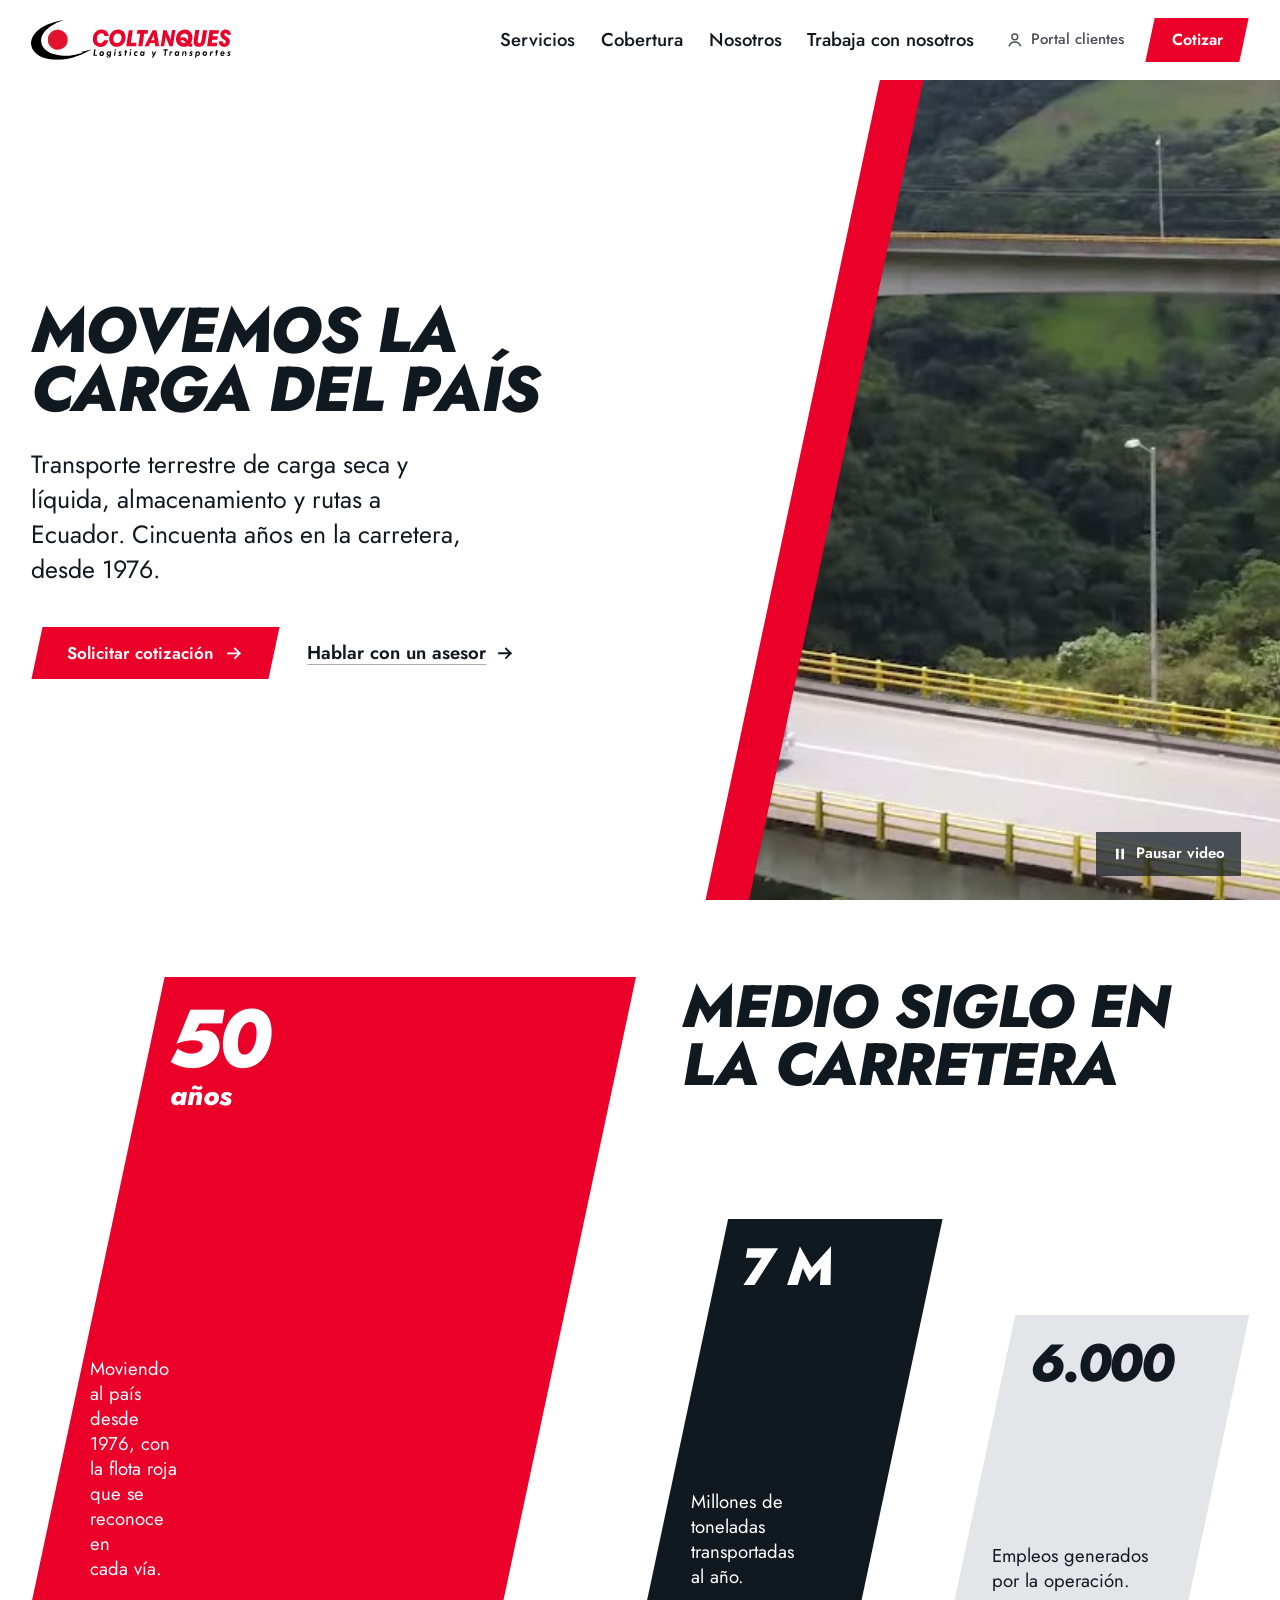
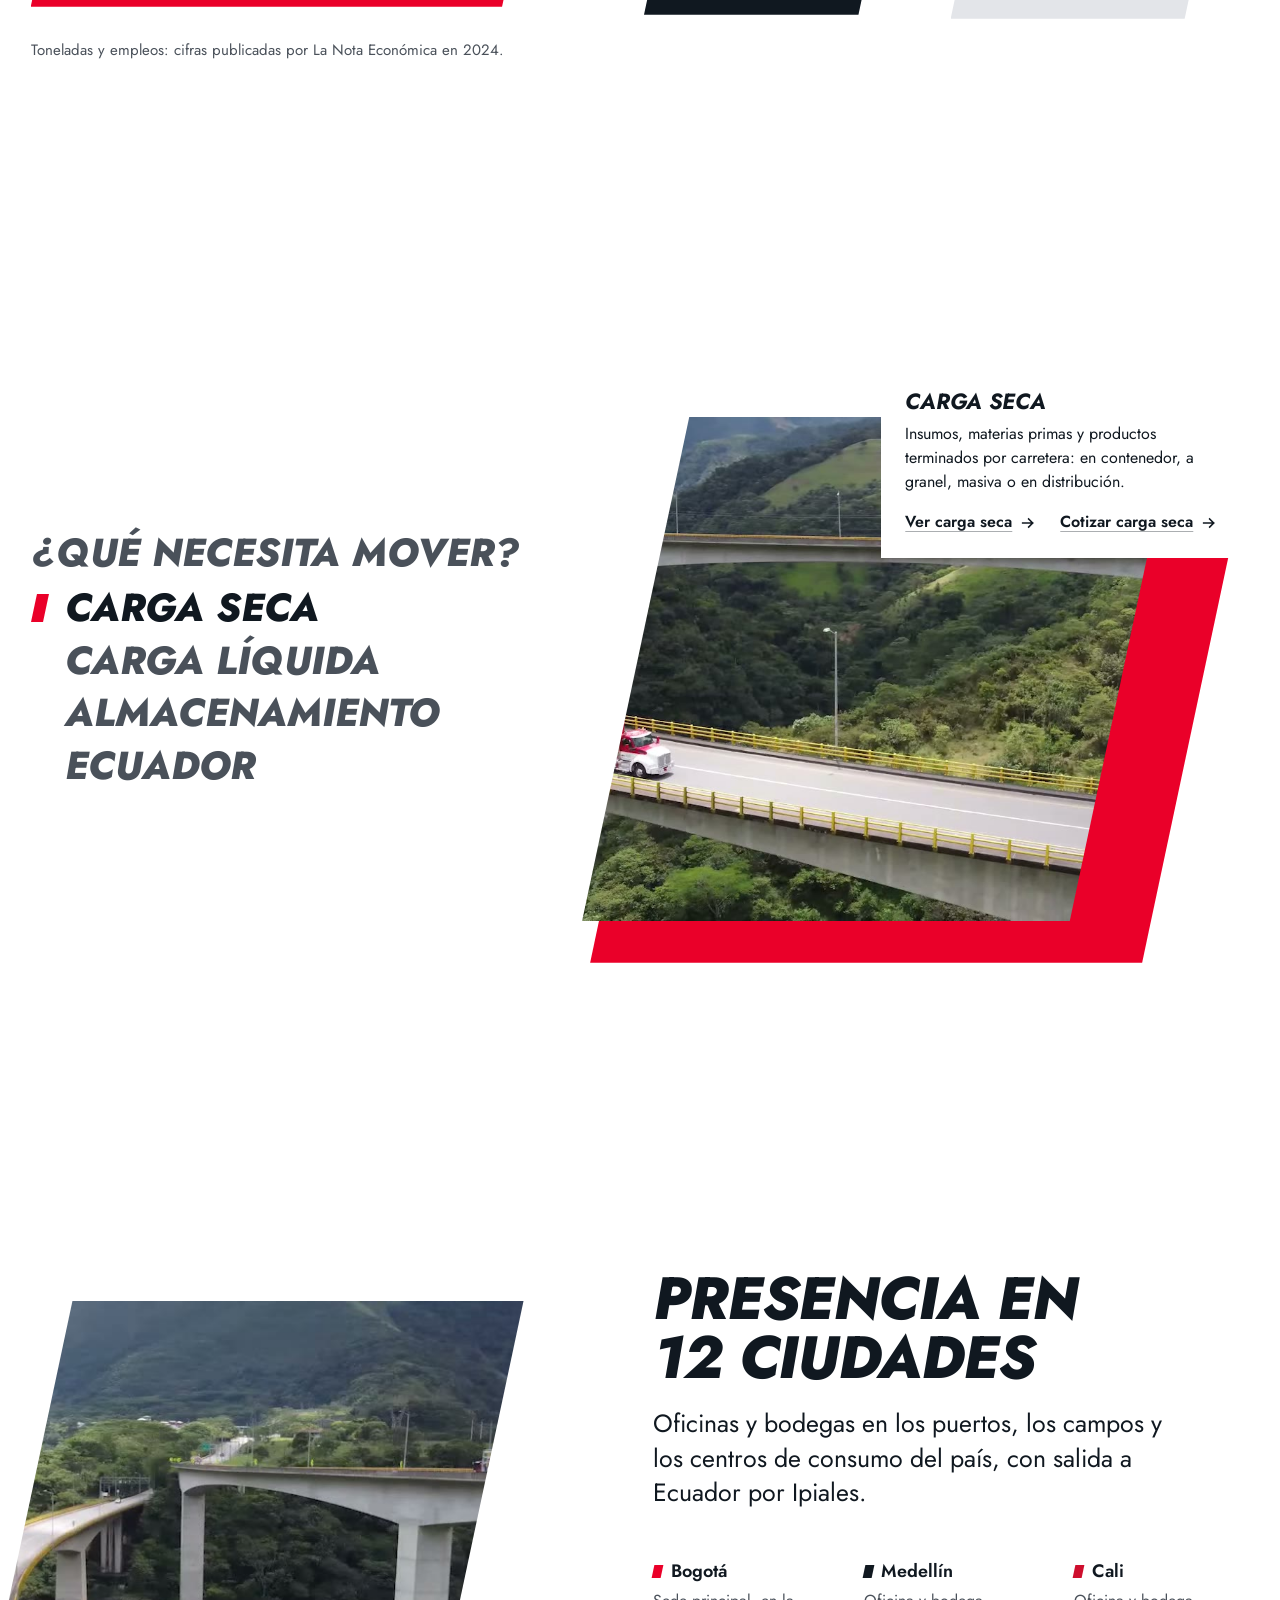
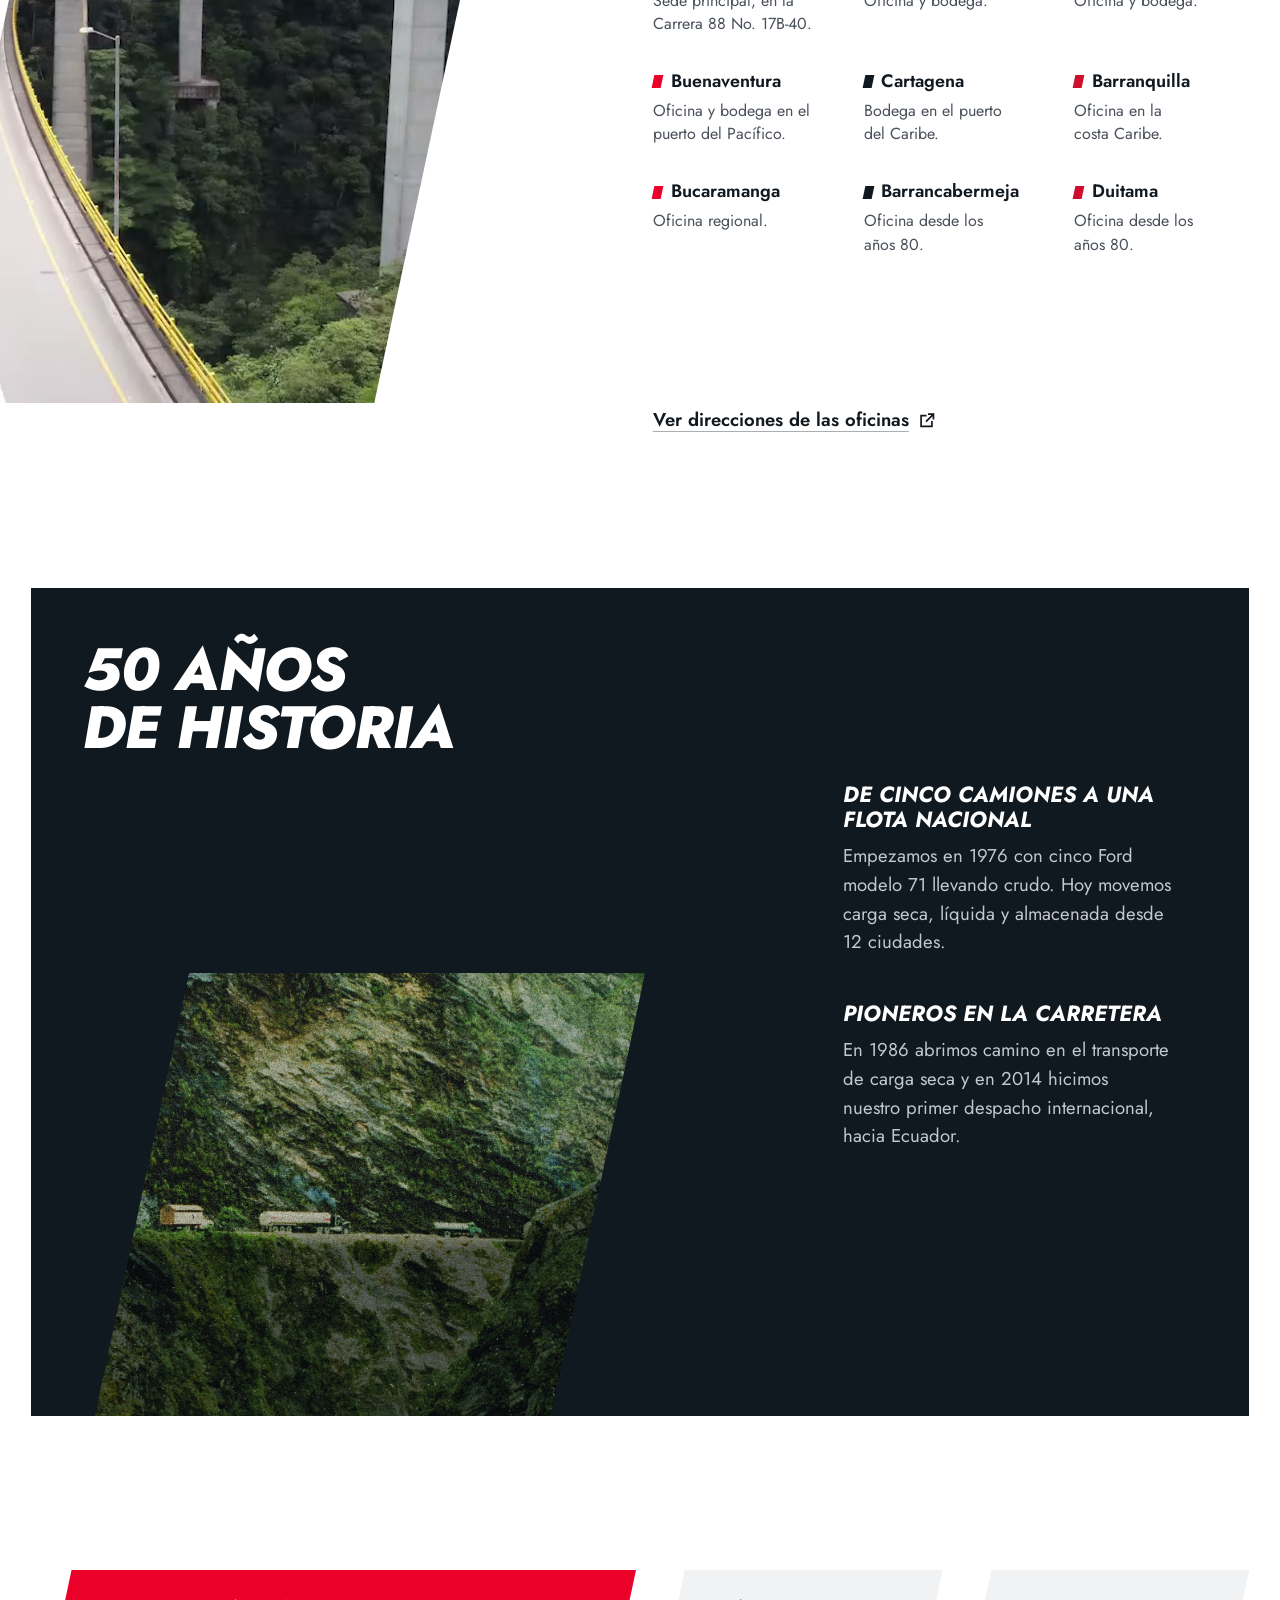
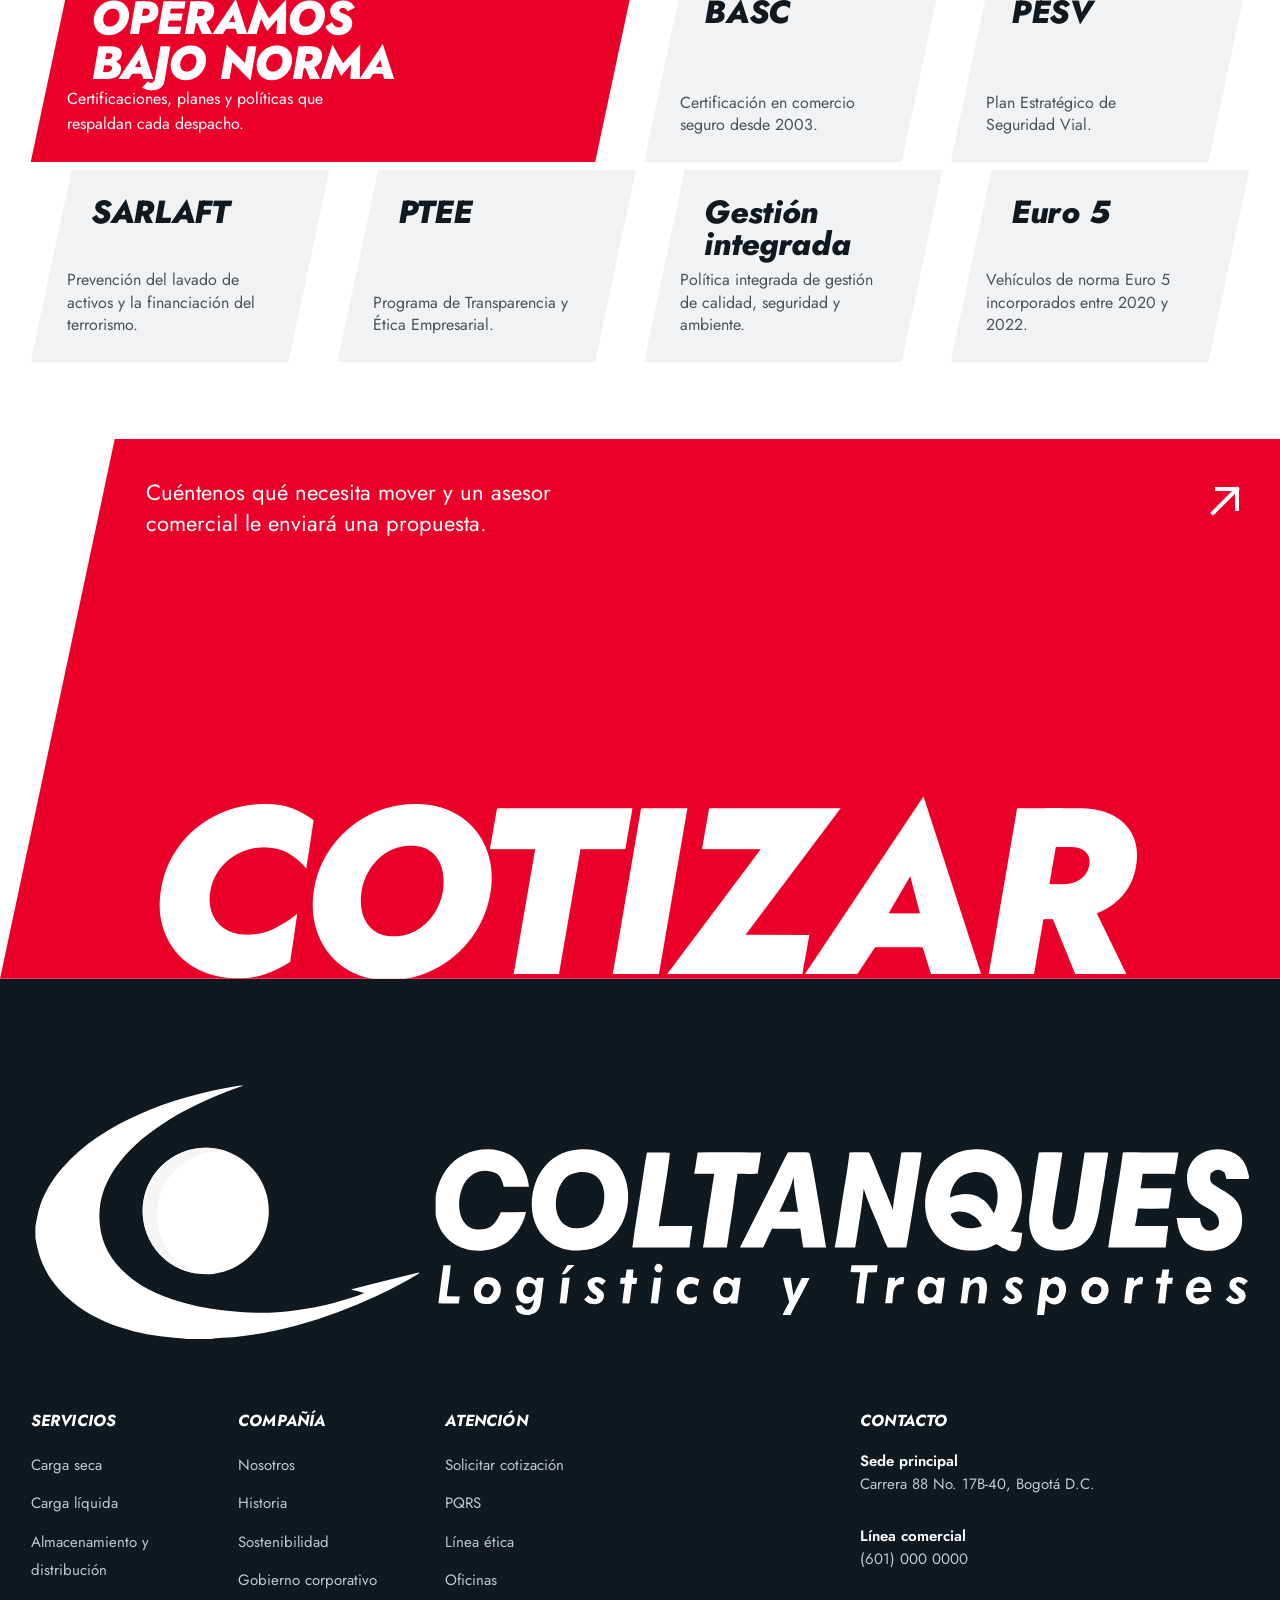
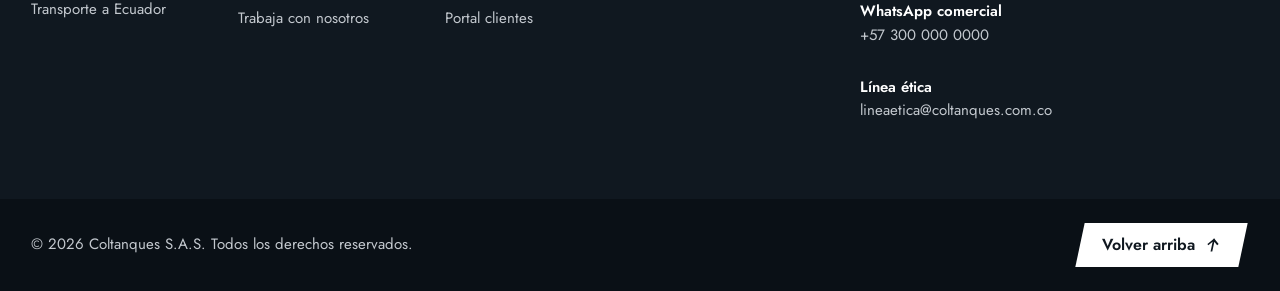
==== commit a0f9a65e: "Agrega sección Gobierno corporativo en Nosotros y quita políticas del footer - Nueva sección tras So" ====
--- a/prototipo/index.html
+++ b/prototipo/index.html
@@ -208,6 +208,7 @@
           <li><a href="nosotros.html">Nosotros</a></li>
           <li><a href="nosotros.html#historia">Historia</a></li>
           <li><a href="nosotros.html#sostenibilidad">Sostenibilidad</a></li>
+          <li><a href="nosotros.html#gobierno-corporativo">Gobierno corporativo</a></li>
           <li><a href="nosotros.html#trabaja">Trabaja con nosotros</a></li>
         </ul>
       </div>
@@ -221,10 +222,6 @@
           <li><a href="https://www.coltanques.com.co/">Portal clientes</a></li>
         </ul>
       </div>
-      <div class="footer-col">
-        <h2>Políticas</h2>
-        <ul><li><a href="https://www.coltanques.com.co/policiessarlaft">SARLAFT</a></li><li><a href="https://www.coltanques.com.co/policiesptee">PTEE</a></li><li><a href="https://www.coltanques.com.co/privacepolicy">Protección de datos</a></li><li><a href="https://www.coltanques.com.co/privacynotice">Aviso de privacidad</a></li><li><a href="https://www.coltanques.com.co/policiespesv">PESV</a></li><li><a href="https://www.coltanques.com.co/policiessecuritybasc">Política de seguridad BASC</a></li><li><a href="https://www.coltanques.com.co/policiessustainability">Política de sostenibilidad</a></li><li><a href="https://www.coltanques.com.co/policieshumanrights">Derechos humanos y laborales</a></li></ul>
-      </div>
       <div class="footer-col footer-col--contact">
         <h2>Contacto</h2>
         <address>
--- a/prototipo/assets/css/site.css
+++ b/prototipo/assets/css/site.css
@@ -648,6 +648,16 @@
 .impact__more p { margin-top: 0.5rem; color: var(--muted); font-size: 1rem; }
 @media (max-width: 56rem) { .impact { display: block; } .impact__list { margin-top: 2rem; } .impact__more { margin-top: 2.5rem; grid-template-columns: 1fr; } .impact__row { grid-template-columns: 1fr; gap: 0.5rem; } }
 
+.gov { grid-column: 7 / 13; display: grid; gap: clamp(2rem, 3vw, 2.75rem); }
+.gov__group h3 { font-size: clamp(1.5rem, 1rem + 1.4vw, 2.25rem); line-height: 1; font-weight: 800; font-style: italic; text-transform: uppercase; }
+.gov__group ul { margin-top: 0.75rem; display: grid; }
+.gov__group a { display: flex; align-items: center; justify-content: space-between; gap: 1rem; min-height: 3rem; padding-block: 0.5rem; border-bottom: 3px solid var(--tone-2); color: var(--ink); font-size: var(--step-lead); font-weight: 500; text-decoration: none; transition: border-color 200ms ease, color 200ms ease; }
+.gov__group li:last-child a { border-bottom-color: transparent; }
+.gov__group a svg { flex: none; width: 1.1em; height: 1.1em; color: var(--red-deep); }
+@media (hover: hover) and (pointer: fine) { .gov__group a:hover { border-bottom-color: var(--red); } .gov__group li:last-child a:hover { border-bottom-color: var(--red); } }
+.gov__group a:focus-visible { outline: 3px solid var(--ink); outline-offset: 2px; }
+@media (max-width: 56rem) { .gov { margin-top: 2rem; } }
+
 .join { display: grid; grid-template-columns: repeat(2, minmax(0, 1fr)); gap: 8px; }
 .join a { --h: clamp(14rem, 22vw, 18rem); height: var(--h); position: relative; display: flex; flex-direction: column; justify-content: space-between; text-decoration: none; background: var(--tone); transition: background-color 200ms ease, color 200ms ease; }
 .join a:first-child { background: var(--red); color: var(--paper); }
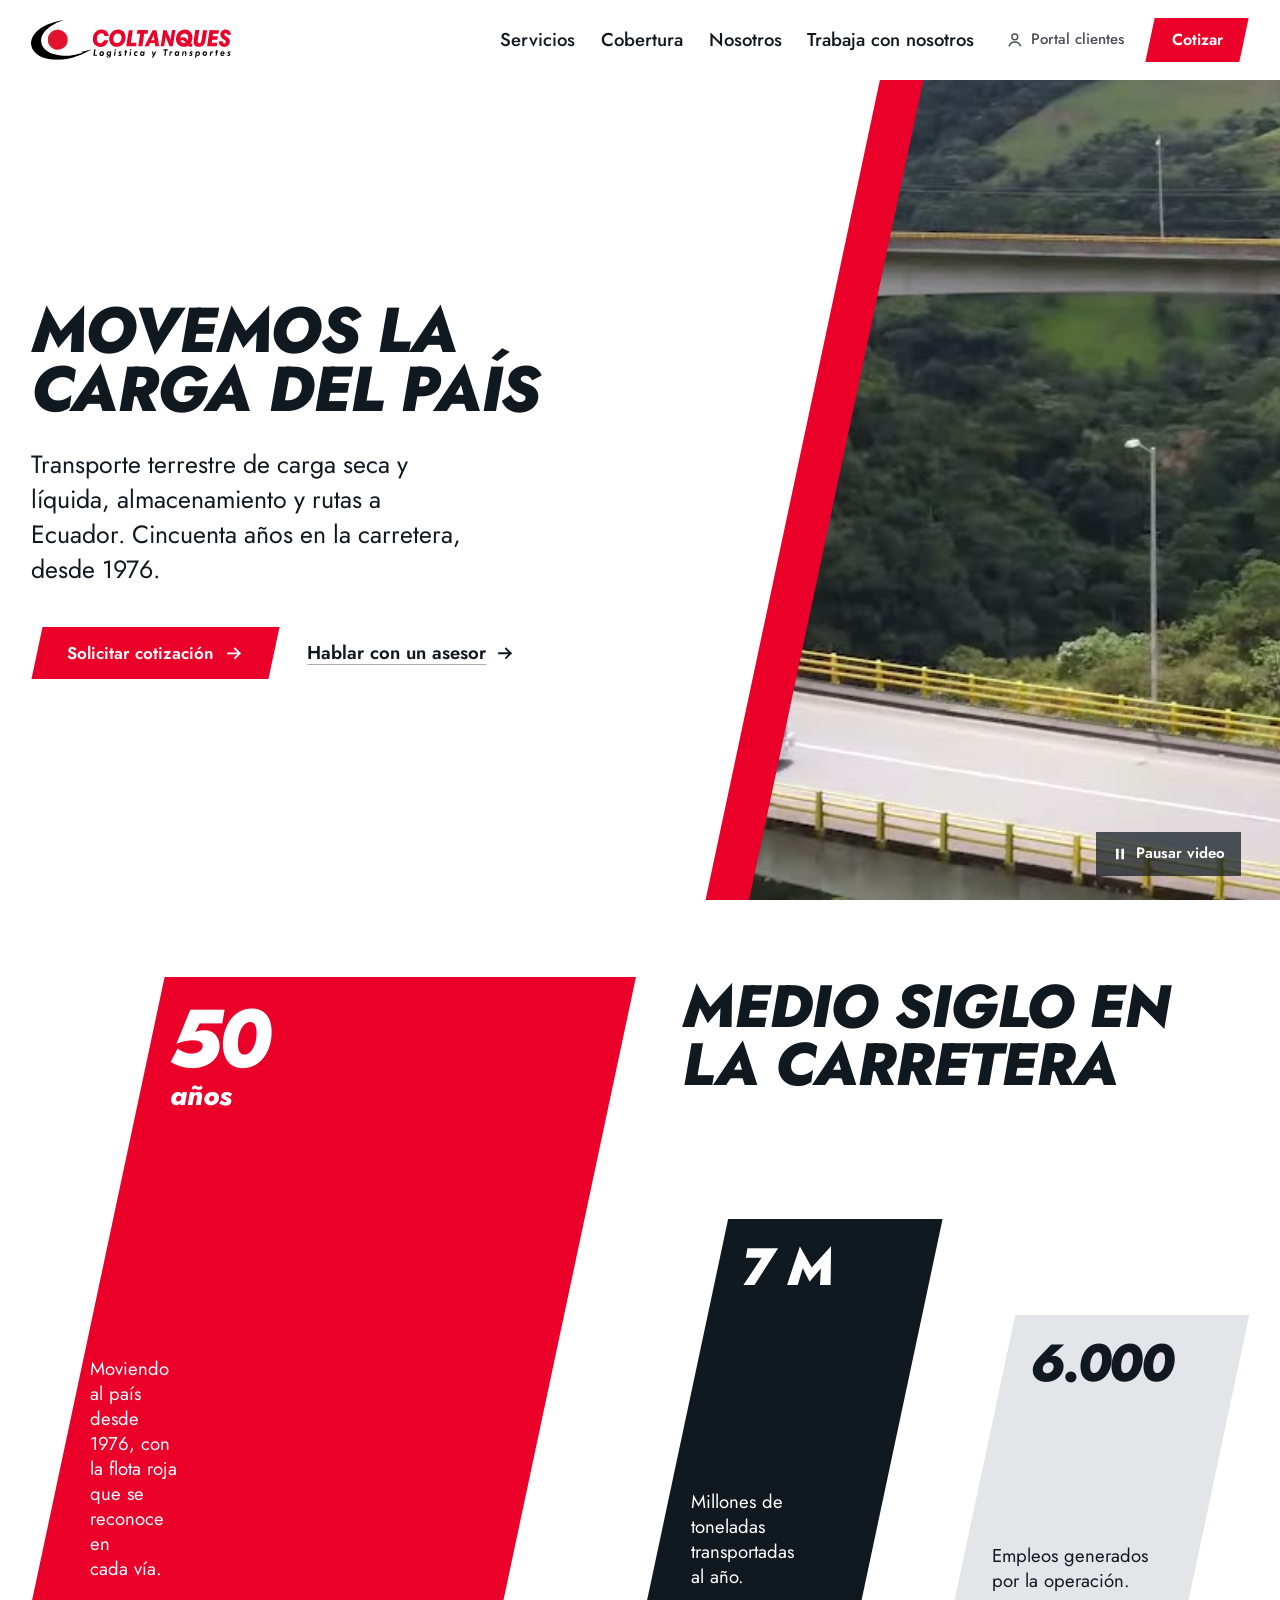
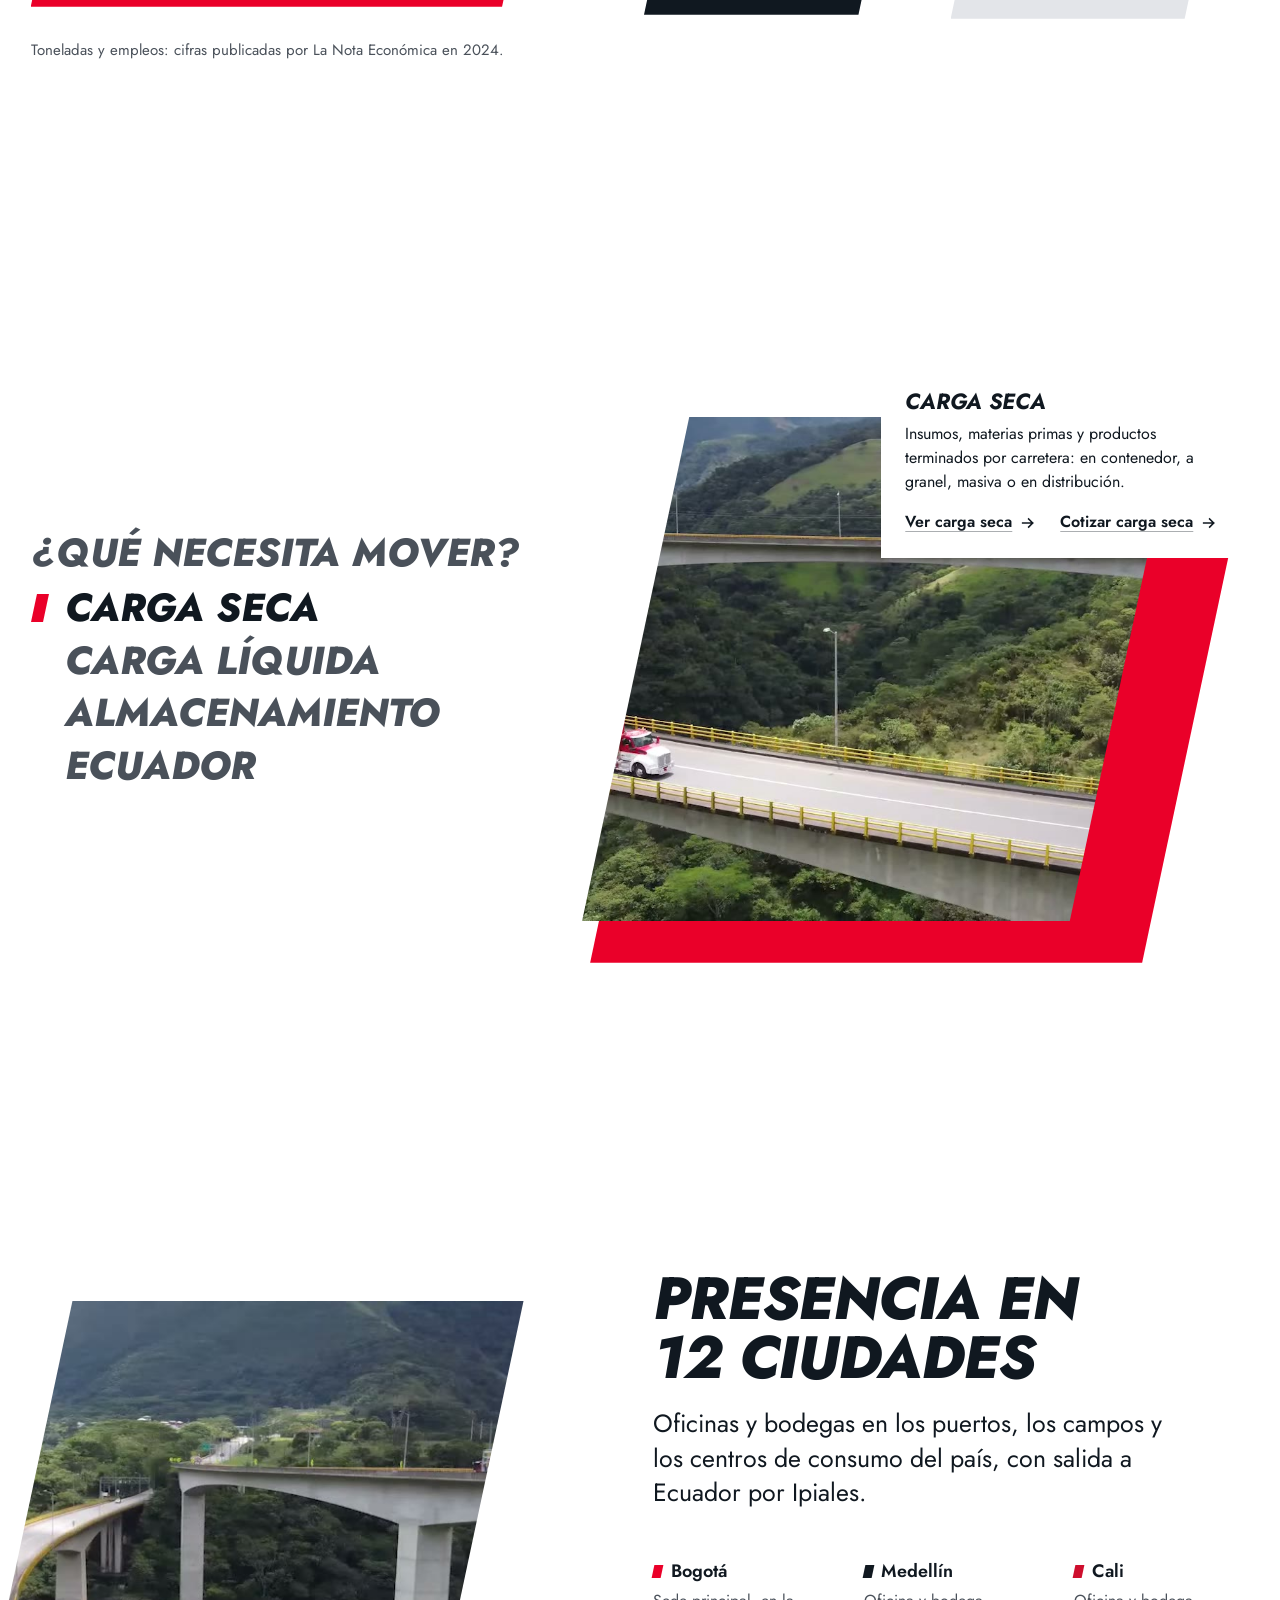
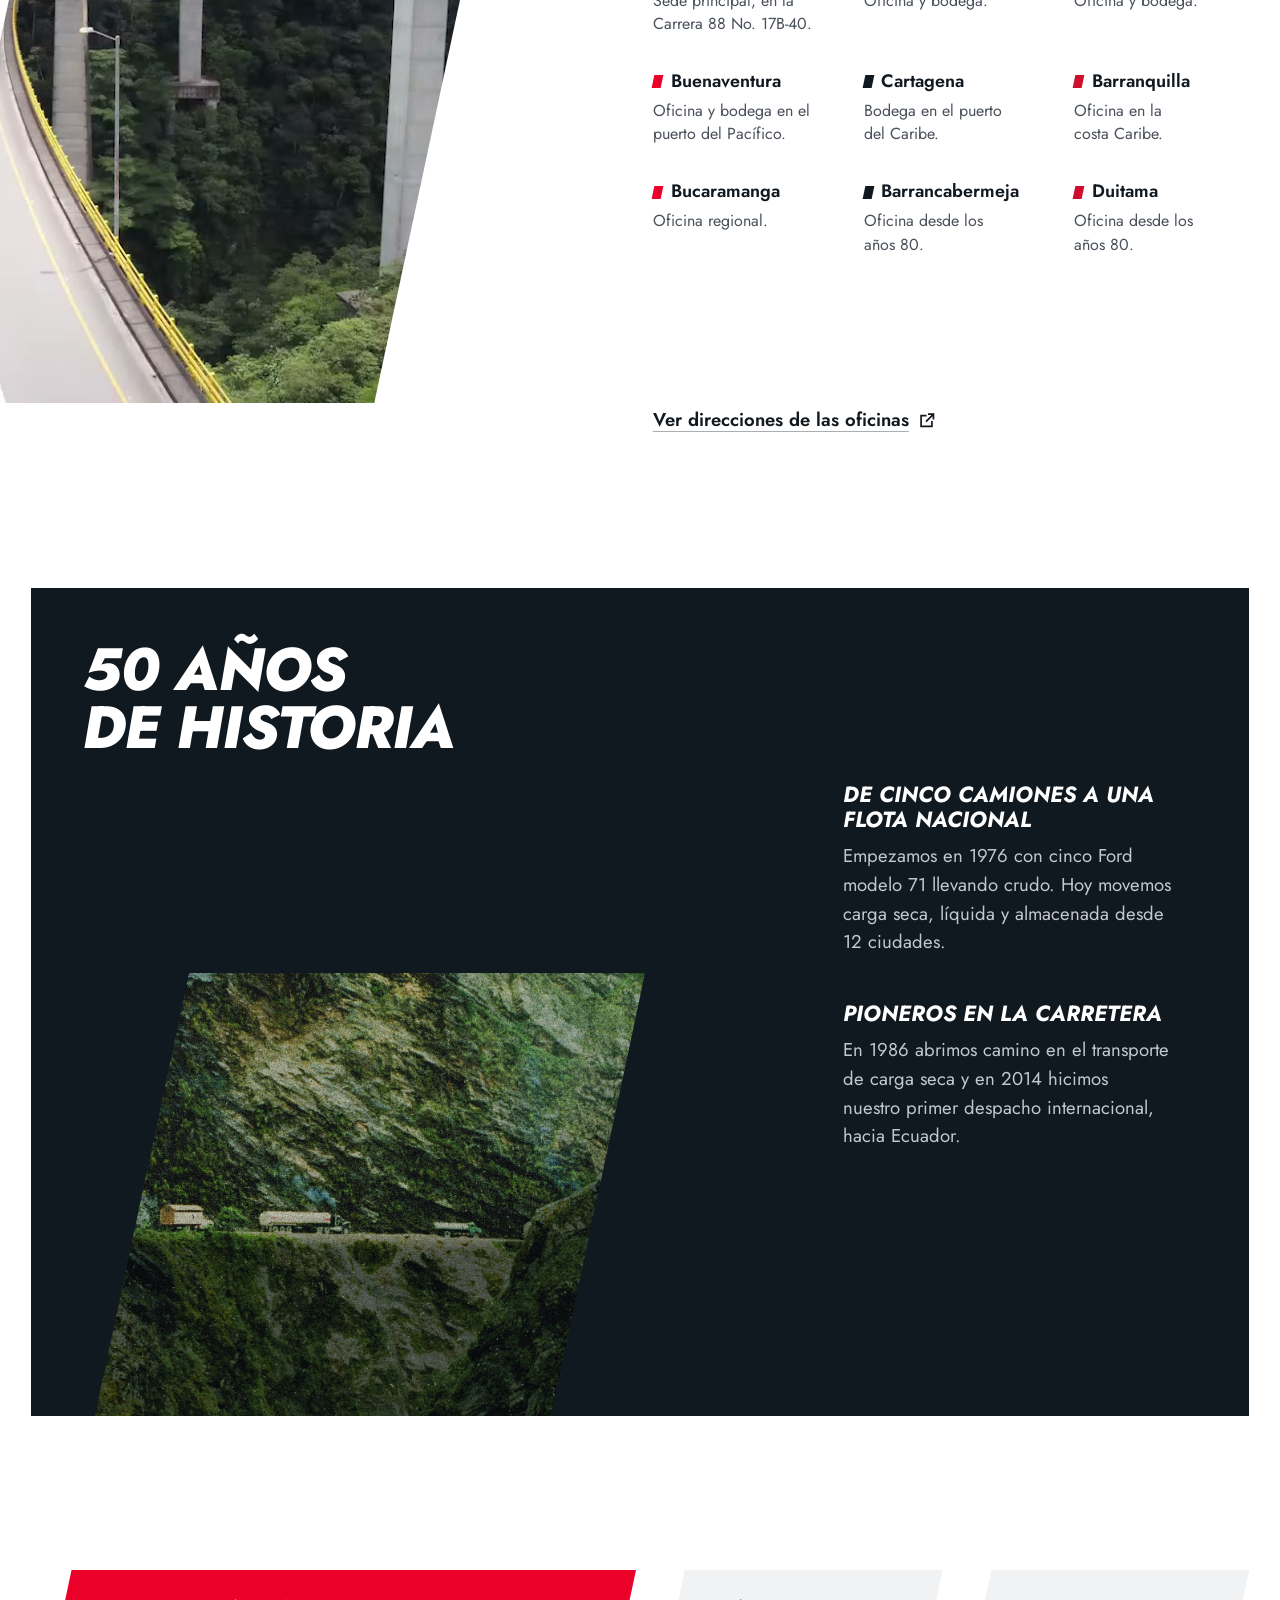
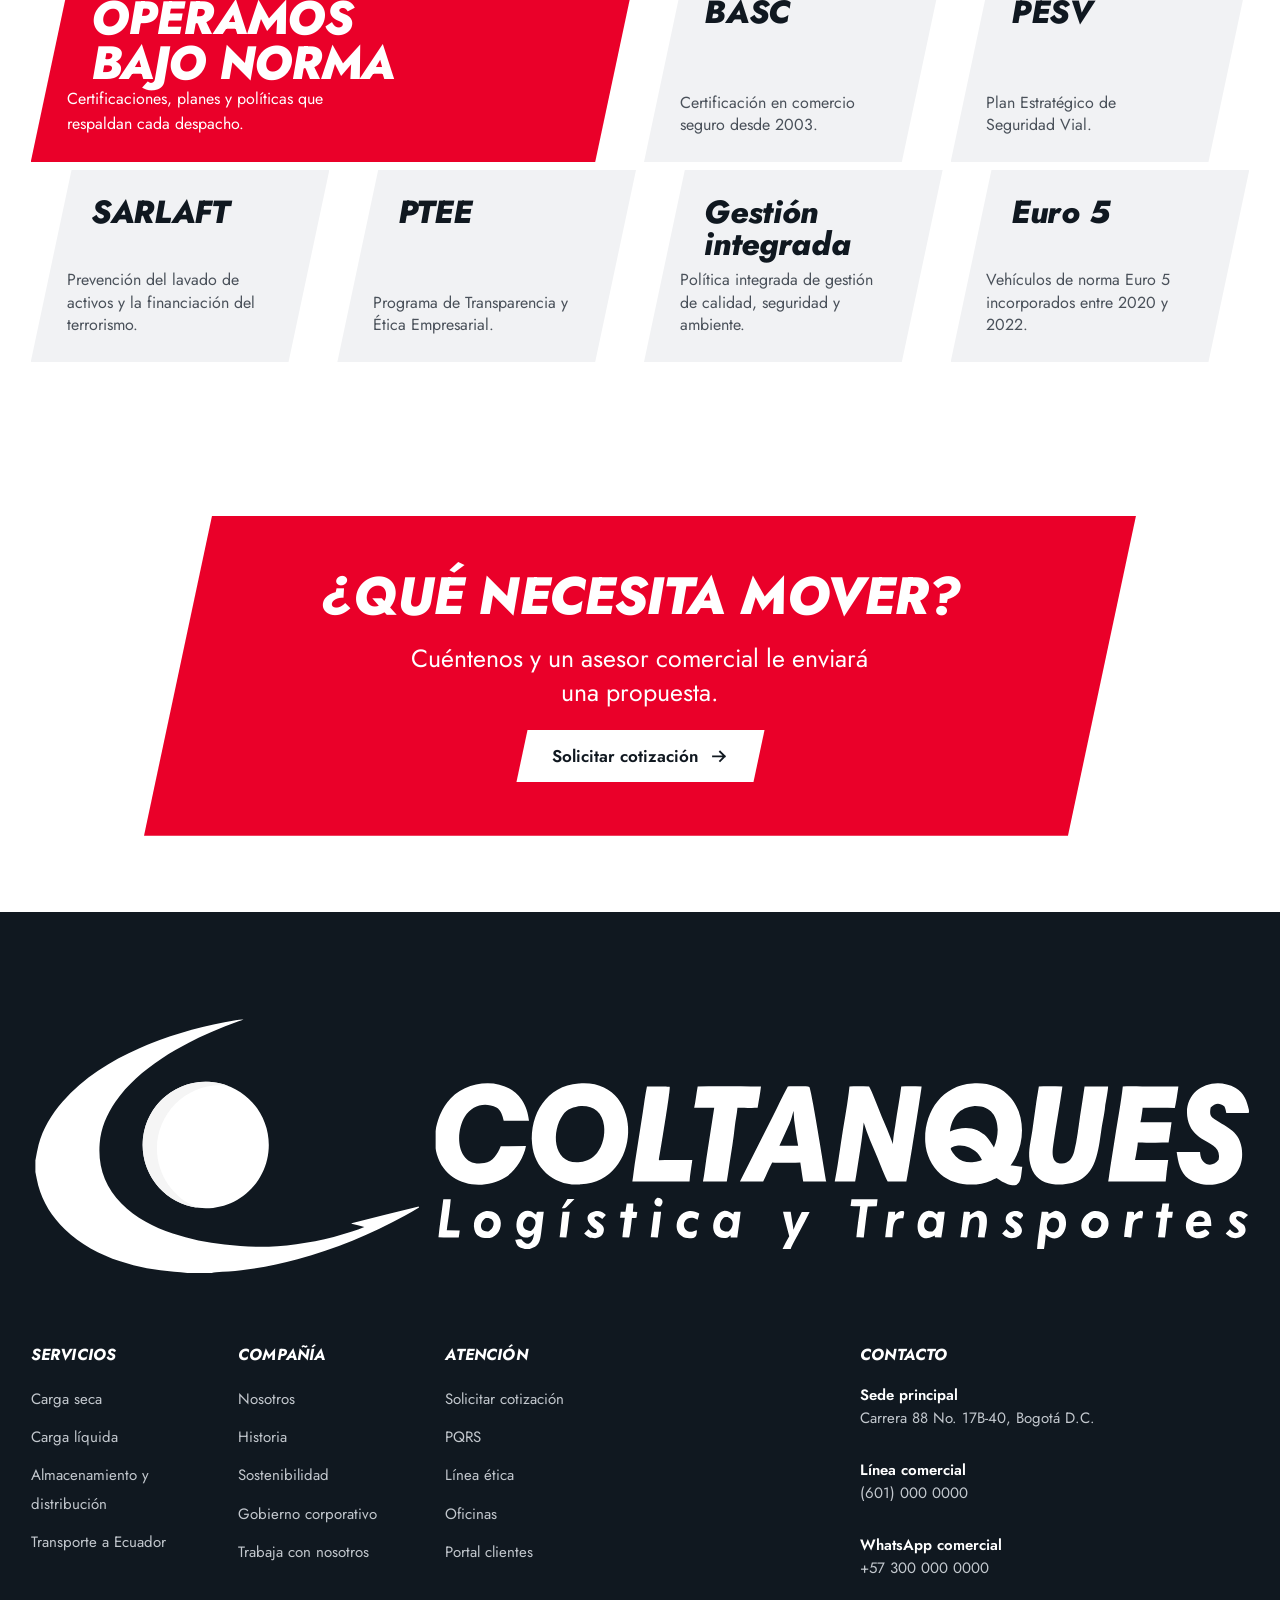
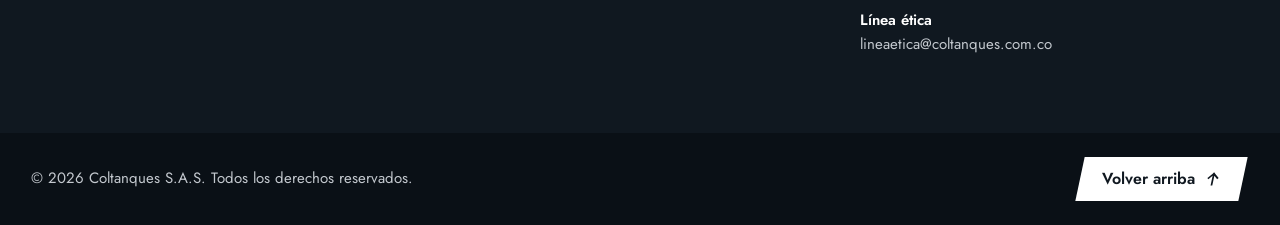
==== commit d02fb44e: "Vuelve a versionar las páginas HTML generadas Vercel sirve lo que está en el repositorio; sin los .h" ====
--- a/prototipo/index.html
+++ b/prototipo/index.html
@@ -188,12 +188,13 @@
 </section>
 
 </main>
-<a class="cta-band slant-left" href="cotizar.html" aria-label="Solicitar cotización: cuéntenos qué necesita mover">
-  <span class="cta-band__inner">
-    <span class="cta-band__top"><p>Cuéntenos qué necesita mover y un asesor comercial le enviará una propuesta.</p><svg viewBox="0 0 48 48" fill="none" stroke="currentColor" stroke-width="4" stroke-linecap="square" aria-hidden="true" class="cta-band__arrow"><path d="M12 36 36 12M16 12h20v20"/></svg></span>
-    <span class="cta-band__word" aria-hidden="true">Cotizar</span>
-  </span>
-</a>
+<section class="cta-band frame" aria-labelledby="cta-title">
+  <div class="cta-band__block">
+    <h2 id="cta-title">¿Qué necesita mover?</h2>
+    <p>Cuéntenos y un asesor comercial le enviará una propuesta.</p>
+    <a class="btn btn--paper" href="cotizar.html"><span>Solicitar cotización</span><svg viewBox="0 0 24 24" fill="none" stroke="currentColor" stroke-width="2.4" stroke-linecap="square" aria-hidden="true"><path d="M4 12h15M13 6l6 6-6 6"/></svg></a>
+  </div>
+</section>
 <footer class="site-footer">
   <div class="frame">
     <a class="footer-mark" href="index.html" aria-label="Coltanques, ir al inicio"><img src="assets/logo/coltanques-horizontal-negativo.svg" width="688" height="149" alt="Coltanques Logística y Transportes" loading="lazy"></a>
--- a/prototipo/assets/css/site.css
+++ b/prototipo/assets/css/site.css
@@ -326,20 +326,11 @@
 @media (max-width: 36rem) { .board { grid-template-columns: 1fr; } .board__tile { --h: 8.5rem; } .board__lead { --h: 11rem; } }
 
 /* ---------- CTA band (one word is the button) ---------- */
-.cta-band { --h: max(26rem, 60svh); display: block; position: relative; min-height: var(--h); padding: clamp(1.5rem, 3vw, 2.5rem) var(--margin) 0 calc(var(--h) * var(--tan) + var(--margin)); background: var(--red); color: var(--paper); text-decoration: none; overflow: hidden; }
-.cta-band__inner { max-width: 1760px; margin-inline: auto; display: grid; grid-template-rows: auto 1fr; min-height: calc(var(--h) - clamp(1.5rem, 3vw, 2.5rem)); }
-.cta-band__top { display: flex; justify-content: space-between; gap: 2rem; align-items: start; }
-.cta-band__top p { font-size: clamp(1.125rem, 1rem + 0.5vw, 1.375rem); max-width: 34ch; line-height: 1.4; }
-.cta-band__arrow { width: clamp(2rem, 4vw, 3rem); height: auto; flex: none; transition: transform 260ms var(--ease-out); }
-.cta-band__word { align-self: end; display: block; font-size: min(18.5vw, 19rem); font-weight: 800; font-style: italic; text-transform: uppercase; line-height: 0.8; letter-spacing: -0.035em; margin-bottom: -0.035em; white-space: nowrap; }
-.cta-band:focus-visible { outline: 4px solid var(--ink); outline-offset: -10px; }
-.cta-band:hover, .cta-band:focus-visible { background: var(--ink); color: var(--paper); }
-.cta-band:hover .cta-band__word, .cta-band:focus-visible .cta-band__word { color: var(--red); }
-.cta-band:hover .cta-band__arrow { transform: translate(4px, -4px); }
-@media (max-width: 56rem) {
-  .cta-band { --h: 46svh; min-height: max(20rem, 46svh); }
-  .cta-band__word { font-size: 18vw; }
-}
+.cta-band { padding-block: clamp(3rem, 6vw, 5rem); }
+.cta-band__block { --h: 20rem; --cut: calc(var(--h) * var(--tan)); height: var(--h); max-width: 62rem; margin-inline: auto; display: grid; place-content: center; justify-items: center; gap: 1.25rem; padding-inline: calc(var(--cut) * 0.6 + 1.5rem); background: var(--red); color: var(--paper); text-align: center; clip-path: polygon(var(--cut) 0, 100% 0, calc(100% - var(--cut)) 100%, 0 100%); }
+.cta-band__block h2 { font-size: clamp(2rem, 1.2rem + 2.6vw, 3.5rem); font-weight: 800; font-style: italic; text-transform: uppercase; line-height: 1; letter-spacing: -0.015em; }
+.cta-band__block p { max-width: 36ch; font-size: var(--step-lead); line-height: 1.35; }
+@media (max-width: 40rem) { .cta-band__block { --h: 22rem; padding-inline: calc(var(--cut) * 0.6 + 0.5rem); } .cta-band__block h2 { font-size: 1.75rem; } }
 
 /* ---------- footer ---------- */
 .site-footer { background: var(--ink); color: var(--on-dark); padding-top: clamp(4rem, 8vw, 7rem); }
